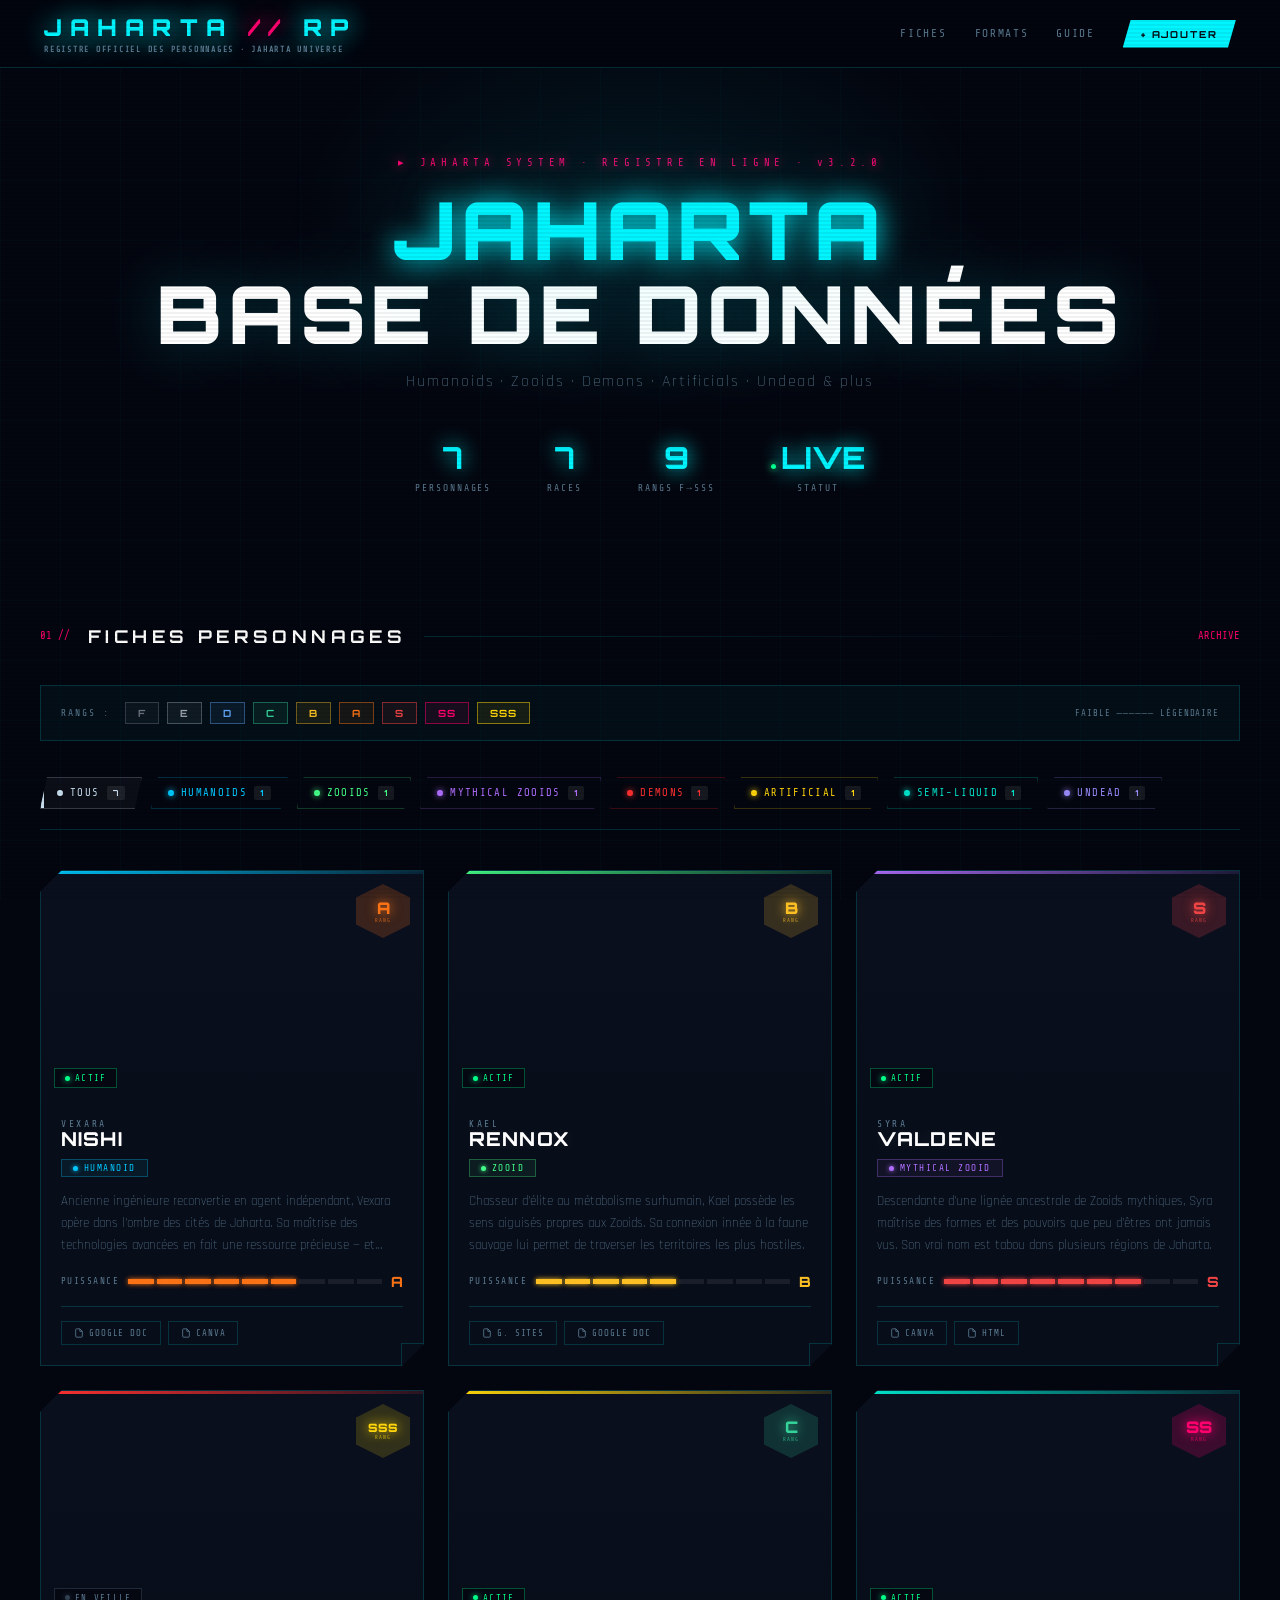
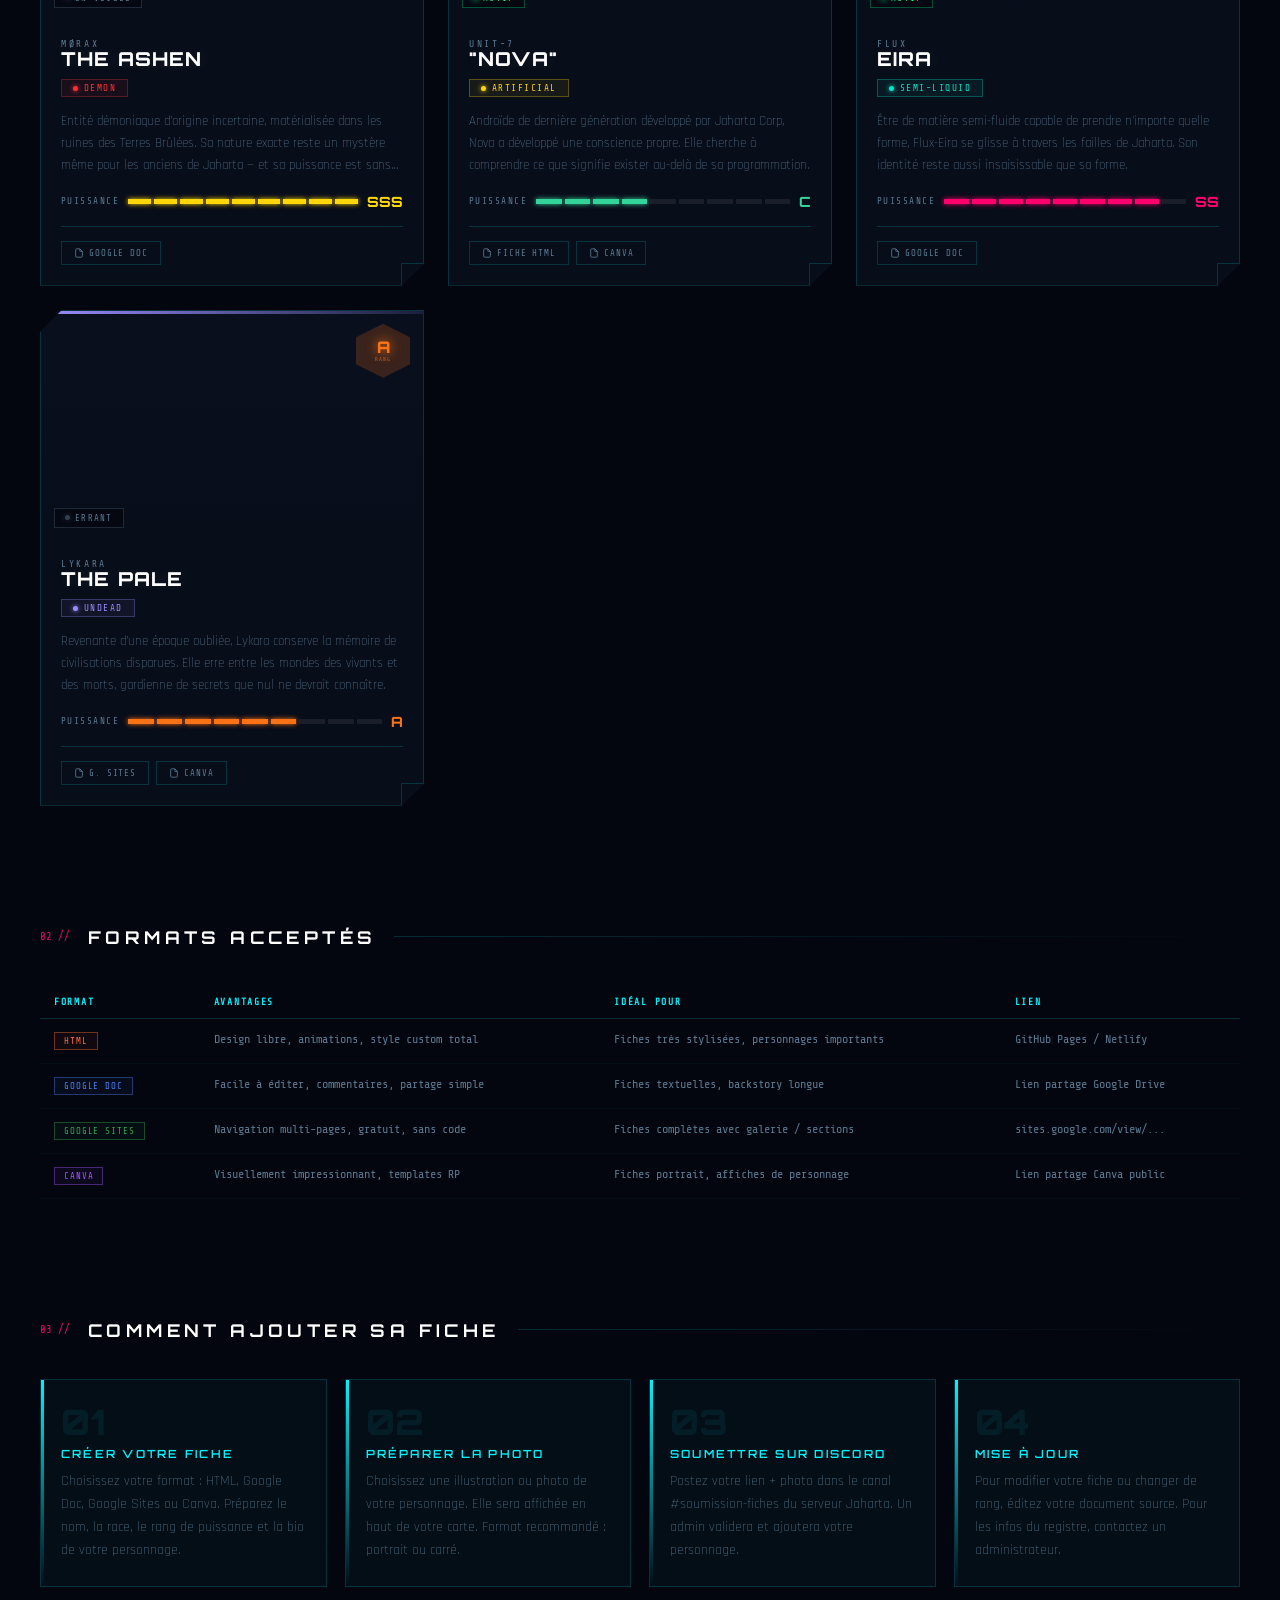
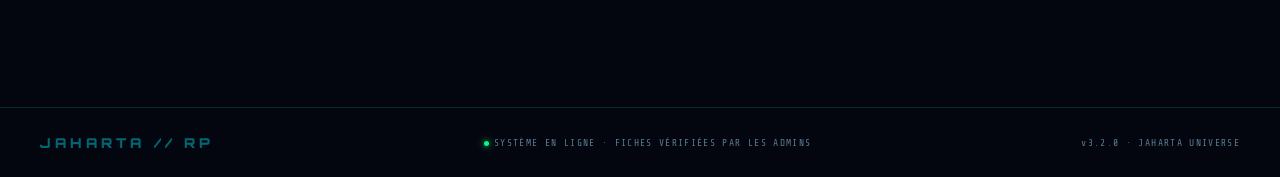
==== index.html @ 0a08c5f7 "Add files via upload" ====
<!DOCTYPE html>
<html lang="fr">
<head>
<meta charset="UTF-8">
<meta name="viewport" content="width=device-width, initial-scale=1.0">
<title>JAHARTA // Registre des Personnages</title>
<link href="https://fonts.googleapis.com/css2?family=Orbitron:wght@400;600;800;900&family=Share+Tech+Mono&family=Rajdhani:wght@300;400;500;600&display=swap" rel="stylesheet">
<style>
  :root {
    --cyan:      #00f5ff;
    --magenta:   #ff006e;
    --gold:      #ffd60a;
    --dark:      #04060f;
    --dark2:     #080d1a;
    --panel:     rgba(0,245,255,0.035);
    --border:    rgba(0,245,255,0.16);
    --text:      #c8e0f0;
    --muted:     #5a7a90;
    --r-humanoid:  #00c8ff;
    --r-zooid:     #44ff88;
    --r-mythzooid: #b06eff;
    --r-demon:     #ff3030;
    --r-artificial:#ffd60a;
    --r-semiliquid:#00e5cc;
    --r-undead:    #9a8cff;
    --rank-f:   #6b7280;
    --rank-e:   #9ca3af;
    --rank-d:   #60a5fa;
    --rank-c:   #34d399;
    --rank-b:   #fbbf24;
    --rank-a:   #f97316;
    --rank-s:   #ef4444;
    --rank-ss:  #ff006e;
    --rank-sss: #ffd60a;
  }
  *,*::before,*::after{box-sizing:border-box;margin:0;padding:0;}
  html{scroll-behavior:smooth;}
  body{background:var(--dark);color:var(--text);font-family:'Rajdhani',sans-serif;font-size:16px;min-height:100vh;overflow-x:hidden;cursor:crosshair;}
  body::before{content:'';position:fixed;inset:0;background:repeating-linear-gradient(0deg,transparent,transparent 2px,rgba(0,0,0,0.055) 2px,rgba(0,0,0,0.055) 4px);pointer-events:none;z-index:9999;}
  body::after{content:'';position:fixed;inset:0;background-image:linear-gradient(rgba(0,245,255,0.025) 1px,transparent 1px),linear-gradient(90deg,rgba(0,245,255,0.025) 1px,transparent 1px);background-size:60px 60px;pointer-events:none;z-index:0;}

  /* HEADER */
  header{position:sticky;top:0;z-index:100;padding:0 44px;height:68px;display:flex;align-items:center;justify-content:space-between;border-bottom:1px solid var(--border);background:rgba(4,6,15,0.96);backdrop-filter:blur(18px);}
  .logo{font-family:'Orbitron',sans-serif;font-weight:900;font-size:1.45rem;letter-spacing:0.35em;color:var(--cyan);text-shadow:0 0 24px var(--cyan),0 0 55px rgba(0,245,255,0.3);}
  .logo-slash{color:var(--magenta);text-shadow:0 0 20px var(--magenta);}
  .logo-sub{font-family:'Share Tech Mono',monospace;font-size:0.5rem;color:var(--muted);letter-spacing:0.22em;display:block;margin-top:3px;}
  nav{display:flex;gap:28px;align-items:center;}
  nav a{font-family:'Share Tech Mono',monospace;font-size:0.7rem;color:var(--muted);text-decoration:none;letter-spacing:0.15em;text-transform:uppercase;transition:color 0.2s;}
  nav a:hover{color:var(--cyan);text-shadow:0 0 12px var(--cyan);}
  .nav-btn{font-family:'Orbitron',sans-serif;font-size:0.6rem;font-weight:700;letter-spacing:0.2em;color:var(--dark)!important;background:var(--cyan);padding:8px 18px;clip-path:polygon(8px 0%,100% 0%,calc(100% - 8px) 100%,0% 100%);text-shadow:none!important;transition:background 0.2s,box-shadow 0.2s!important;}
  .nav-btn:hover{background:#fff!important;box-shadow:0 0 20px var(--cyan);}

  /* HERO */
  .hero{position:relative;z-index:1;text-align:center;padding:88px 40px 68px;overflow:hidden;}
  .hero-glow{position:absolute;top:-80px;left:50%;transform:translateX(-50%);width:720px;height:440px;background:radial-gradient(ellipse,rgba(0,245,255,0.08) 0%,transparent 70%);pointer-events:none;}
  .hero-tag{font-family:'Share Tech Mono',monospace;font-size:0.66rem;letter-spacing:0.45em;color:var(--magenta);text-shadow:0 0 12px var(--magenta);margin-bottom:18px;animation:blink 3.5s infinite;}
  @keyframes blink{0%,88%,100%{opacity:1}93%{opacity:0.2}}
  .hero h1{font-family:'Orbitron',sans-serif;font-weight:900;font-size:clamp(2.6rem,6.5vw,5rem);line-height:1.05;letter-spacing:0.06em;color:#fff;text-shadow:0 0 60px rgba(0,245,255,0.25);animation:glitch 9s infinite;}
  .hero h1 span{color:var(--cyan);text-shadow:0 0 28px var(--cyan),0 0 80px rgba(0,245,255,0.25);}
  @keyframes glitch{0%,91%,100%{text-shadow:0 0 60px rgba(0,245,255,0.25);transform:none}92%{text-shadow:-3px 0 var(--magenta),3px 0 var(--cyan);transform:skew(-1deg)}94%{text-shadow:3px 0 var(--magenta),-3px 0 var(--cyan);transform:skew(1deg)}}
  .hero-sub{font-size:1rem;color:var(--muted);letter-spacing:0.12em;margin-top:16px;margin-bottom:46px;font-weight:300;}
  .stats-bar{display:flex;justify-content:center;gap:56px;}
  .stat{text-align:center;}
  .stat-num{font-family:'Orbitron',sans-serif;font-size:1.9rem;font-weight:800;color:var(--cyan);text-shadow:0 0 20px var(--cyan);display:block;}
  .stat-label{font-family:'Share Tech Mono',monospace;font-size:0.6rem;color:var(--muted);letter-spacing:0.2em;text-transform:uppercase;}

  /* SECTIONS */
  section{position:relative;z-index:1;padding:60px 40px;max-width:1380px;margin:0 auto;}
  .section-header{display:flex;align-items:center;gap:18px;margin-bottom:38px;}
  .section-header h2{font-family:'Orbitron',sans-serif;font-weight:700;font-size:1.1rem;letter-spacing:0.25em;color:#fff;text-transform:uppercase;white-space:nowrap;}
  .section-line{flex:1;height:1px;background:linear-gradient(90deg,var(--border),transparent);}
  .section-num{font-family:'Share Tech Mono',monospace;font-size:0.66rem;color:var(--magenta);}

  /* RANK LEGEND */
  .rank-legend{display:flex;gap:8px;flex-wrap:wrap;margin-bottom:36px;padding:16px 20px;border:1px solid var(--border);background:var(--panel);align-items:center;}
  .rank-legend-title{font-family:'Share Tech Mono',monospace;font-size:0.6rem;color:var(--muted);letter-spacing:0.2em;text-transform:uppercase;margin-right:8px;flex-shrink:0;}
  .rank-pill{font-family:'Orbitron',sans-serif;font-weight:700;font-size:0.62rem;letter-spacing:0.1em;padding:4px 12px;border:1px solid;cursor:default;}
  .legend-note{font-family:'Share Tech Mono',monospace;font-size:0.56rem;color:var(--muted);margin-left:auto;letter-spacing:0.1em;}

  /* RACE FILTER */
  .race-filter{display:flex;gap:9px;flex-wrap:wrap;margin-bottom:40px;padding-bottom:20px;border-bottom:1px solid var(--border);}
  .race-btn{font-family:'Share Tech Mono',monospace;font-size:0.66rem;letter-spacing:0.13em;text-transform:uppercase;background:transparent;border:1px solid;padding:8px 16px;cursor:pointer;clip-path:polygon(7px 0%,100% 0%,calc(100% - 7px) 100%,0% 100%);display:flex;align-items:center;gap:7px;position:relative;overflow:hidden;transition:all 0.22s;}
  .race-btn::before{content:'';position:absolute;left:0;top:0;width:3px;height:100%;background:currentColor;opacity:0;transition:opacity 0.22s;}
  .race-btn:hover::before,.race-btn.active::before{opacity:1;}
  .race-dot{width:6px;height:6px;border-radius:50%;background:currentColor;box-shadow:0 0 6px currentColor;flex-shrink:0;}
  .race-count-badge{font-family:'Orbitron',sans-serif;font-size:0.52rem;font-weight:700;background:rgba(255,255,255,0.08);padding:2px 6px;border-radius:2px;}
  .race-btn[data-race="all"]        {color:var(--text);border-color:rgba(200,224,240,0.22);}
  .race-btn[data-race="humanoid"]   {color:var(--r-humanoid);border-color:rgba(0,200,255,0.22);}
  .race-btn[data-race="zooid"]      {color:var(--r-zooid);border-color:rgba(68,255,136,0.22);}
  .race-btn[data-race="mythzooid"]  {color:var(--r-mythzooid);border-color:rgba(176,110,255,0.22);}
  .race-btn[data-race="demon"]      {color:var(--r-demon);border-color:rgba(255,48,48,0.22);}
  .race-btn[data-race="artificial"] {color:var(--r-artificial);border-color:rgba(255,214,10,0.22);}
  .race-btn[data-race="semiliquid"] {color:var(--r-semiliquid);border-color:rgba(0,229,204,0.22);}
  .race-btn[data-race="undead"]     {color:var(--r-undead);border-color:rgba(154,140,255,0.22);}
  .race-btn.active,.race-btn:hover{background:rgba(255,255,255,0.035);box-shadow:0 0 12px rgba(255,255,255,0.04);}

  /* CARDS GRID */
  .cards-grid{display:grid;grid-template-columns:repeat(auto-fill,minmax(300px,1fr));gap:24px;}

  /* RP CARD */
  .rp-card{position:relative;background:var(--dark2);border:1px solid var(--border);overflow:hidden;clip-path:polygon(22px 0%,100% 0%,100% calc(100% - 22px),calc(100% - 22px) 100%,0% 100%,0% 22px);transition:border-color 0.3s,box-shadow 0.3s,transform 0.28s;cursor:default;display:flex;flex-direction:column;}
  .rp-card[data-race="humanoid"]:hover   {border-color:var(--r-humanoid);box-shadow:0 0 30px rgba(0,200,255,0.14),0 12px 40px rgba(0,0,0,0.5);transform:translateY(-6px);}
  .rp-card[data-race="zooid"]:hover      {border-color:var(--r-zooid);box-shadow:0 0 30px rgba(68,255,136,0.14),0 12px 40px rgba(0,0,0,0.5);transform:translateY(-6px);}
  .rp-card[data-race="mythzooid"]:hover  {border-color:var(--r-mythzooid);box-shadow:0 0 30px rgba(176,110,255,0.16),0 12px 40px rgba(0,0,0,0.5);transform:translateY(-6px);}
  .rp-card[data-race="demon"]:hover      {border-color:var(--r-demon);box-shadow:0 0 30px rgba(255,48,48,0.16),0 12px 40px rgba(0,0,0,0.5);transform:translateY(-6px);}
  .rp-card[data-race="artificial"]:hover {border-color:var(--r-artificial);box-shadow:0 0 30px rgba(255,214,10,0.14),0 12px 40px rgba(0,0,0,0.5);transform:translateY(-6px);}
  .rp-card[data-race="semiliquid"]:hover {border-color:var(--r-semiliquid);box-shadow:0 0 30px rgba(0,229,204,0.16),0 12px 40px rgba(0,0,0,0.5);transform:translateY(-6px);}
  .rp-card[data-race="undead"]:hover     {border-color:var(--r-undead);box-shadow:0 0 30px rgba(154,140,255,0.16),0 12px 40px rgba(0,0,0,0.5);transform:translateY(-6px);}

  /* PHOTO */
  .card-photo{position:relative;width:100%;height:230px;overflow:hidden;flex-shrink:0;background:#0a0f1e;}
  .card-photo img{width:100%;height:100%;object-fit:cover;object-position:top center;filter:saturate(1.1) contrast(1.05);transition:transform 0.5s,filter 0.4s;}
  .rp-card:hover .card-photo img{transform:scale(1.07);filter:saturate(1.3) contrast(1.08);}
  .card-photo-overlay{position:absolute;inset:0;background:linear-gradient(180deg,transparent 30%,rgba(8,13,26,0.65) 68%,var(--dark2) 100%);pointer-events:none;}
  .card-photo-placeholder{width:100%;height:100%;display:flex;align-items:center;justify-content:center;font-family:'Orbitron',sans-serif;font-size:2.8rem;font-weight:900;opacity:0.5;}
  .card-race-stripe{position:absolute;top:0;left:0;right:0;height:3px;z-index:2;}

  /* RANK BADGE */
  .rank-badge{position:absolute;top:13px;right:13px;z-index:3;font-family:'Orbitron',sans-serif;font-weight:900;width:54px;height:54px;display:flex;align-items:center;justify-content:center;flex-direction:column;gap:1px;clip-path:polygon(50% 0%,100% 25%,100% 75%,50% 100%,0% 75%,0% 25%);}
  .rank-badge-val{font-size:1rem;line-height:1;text-shadow:0 0 12px currentColor;}
  .rank-badge-val.small{font-size:0.72rem;}
  .rank-badge-label{font-family:'Share Tech Mono',monospace;font-size:0.34rem;letter-spacing:0.2em;opacity:0.7;font-weight:400;}
  .rank-SSS .rank-badge-val{animation:rankPulse 2.5s infinite;}
  @keyframes rankPulse{0%,100%{text-shadow:0 0 12px currentColor}50%{text-shadow:0 0 28px currentColor,0 0 50px currentColor}}

  /* STATUS */
  .card-status-float{position:absolute;bottom:13px;left:13px;z-index:3;font-family:'Share Tech Mono',monospace;font-size:0.56rem;letter-spacing:0.14em;text-transform:uppercase;color:#00ff88;display:flex;align-items:center;gap:5px;background:rgba(4,6,15,0.75);padding:4px 10px;border:1px solid rgba(0,255,136,0.3);backdrop-filter:blur(4px);}
  .card-status-float.inactive{color:var(--muted);border-color:rgba(90,122,144,0.3);}
  .sdot{width:5px;height:5px;border-radius:50%;background:currentColor;box-shadow:0 0 6px currentColor;flex-shrink:0;animation:sdotpulse 2s infinite;}
  .inactive .sdot{animation:none;opacity:0.5;}
  @keyframes sdotpulse{0%,100%{opacity:1}50%{opacity:0.3}}

  /* CARD BODY */
  .card-body{padding:18px 20px 20px;position:relative;z-index:1;flex:1;display:flex;flex-direction:column;}
  .card-firstname{font-family:'Share Tech Mono',monospace;font-size:0.6rem;letter-spacing:0.28em;color:var(--muted);text-transform:uppercase;margin-bottom:1px;}
  .card-lastname{font-family:'Orbitron',sans-serif;font-weight:800;font-size:1.2rem;color:#fff;letter-spacing:0.06em;line-height:1;text-shadow:0 0 18px rgba(255,255,255,0.12);margin-bottom:10px;white-space:nowrap;overflow:hidden;text-overflow:ellipsis;}
  .card-race-pill{display:inline-flex;align-items:center;gap:6px;font-family:'Share Tech Mono',monospace;font-size:0.58rem;letter-spacing:0.16em;text-transform:uppercase;padding:3px 11px;border:1px solid;margin-bottom:14px;width:fit-content;}
  .race-pip{width:5px;height:5px;border-radius:50%;background:currentColor;box-shadow:0 0 5px currentColor;flex-shrink:0;}
  .card-desc{font-size:0.83rem;color:var(--muted);line-height:1.65;font-weight:300;margin-bottom:16px;flex:1;display:-webkit-box;-webkit-line-clamp:3;-webkit-box-orient:vertical;overflow:hidden;}

  /* RANK ROW */
  .card-rank-row{display:flex;align-items:center;gap:9px;margin-bottom:16px;}
  .rank-label-txt{font-family:'Share Tech Mono',monospace;font-size:0.58rem;color:var(--muted);letter-spacing:0.16em;text-transform:uppercase;flex-shrink:0;}
  .rank-pips{display:flex;gap:3px;flex:1;}
  .rpip{height:5px;flex:1;background:rgba(255,255,255,0.07);}
  .rpip.on{box-shadow:0 0 5px currentColor;}
  .rank-val{font-family:'Orbitron',sans-serif;font-weight:800;font-size:0.88rem;flex-shrink:0;}

  /* LINKS */
  .card-links{display:flex;gap:7px;flex-wrap:wrap;border-top:1px solid var(--border);padding-top:14px;}
  .link-btn{font-family:'Share Tech Mono',monospace;font-size:0.56rem;letter-spacing:0.1em;text-transform:uppercase;color:var(--muted);text-decoration:none;border:1px solid var(--border);padding:6px 12px;transition:all 0.2s;display:flex;align-items:center;gap:5px;background:transparent;cursor:pointer;}
  .link-btn:hover{color:var(--cyan);border-color:var(--cyan);background:rgba(0,245,255,0.04);}
  .link-btn svg{width:10px;height:10px;flex-shrink:0;}
  .corner-deco{position:absolute;bottom:0;right:0;width:22px;height:22px;border-top:1px solid var(--border);border-left:1px solid var(--border);pointer-events:none;z-index:2;}

  /* NO RESULTS */
  .no-results{display:none;grid-column:1/-1;text-align:center;padding:80px 20px;font-family:'Share Tech Mono',monospace;color:var(--muted);letter-spacing:0.2em;font-size:0.8rem;}
  .no-results-icon{font-size:2rem;margin-bottom:12px;display:block;opacity:0.25;}

  /* HOWTO */
  .howto-grid{display:grid;grid-template-columns:repeat(auto-fit,minmax(220px,1fr));gap:18px;}
  .howto-card{background:var(--panel);border:1px solid var(--border);padding:24px 20px;position:relative;overflow:hidden;}
  .howto-card::after{content:'';position:absolute;top:0;left:0;width:3px;height:100%;background:linear-gradient(180deg,var(--cyan),transparent);}
  .howto-num{font-family:'Orbitron',sans-serif;font-size:2.2rem;font-weight:900;color:rgba(0,245,255,0.07);line-height:1;margin-bottom:8px;}
  .howto-title{font-family:'Orbitron',sans-serif;font-size:0.7rem;font-weight:600;letter-spacing:0.2em;color:var(--cyan);margin-bottom:9px;text-transform:uppercase;}
  .howto-text{font-size:0.85rem;color:var(--muted);line-height:1.7;font-weight:300;}

  /* FORMAT TABLE */
  .format-table{width:100%;border-collapse:collapse;font-family:'Share Tech Mono',monospace;font-size:0.75rem;}
  .format-table th{text-align:left;color:var(--cyan);letter-spacing:0.18em;font-size:0.6rem;text-transform:uppercase;padding:11px 14px;border-bottom:1px solid var(--border);}
  .format-table td{padding:13px 14px;color:var(--muted);border-bottom:1px solid rgba(0,245,255,0.04);vertical-align:top;}
  .format-table tr:hover td{background:rgba(0,245,255,0.02);color:var(--text);}
  .format-badge{display:inline-block;padding:3px 9px;font-size:0.56rem;letter-spacing:0.1em;text-transform:uppercase;border:1px solid;}
  .badge-html{color:#ff6b35;border-color:rgba(255,107,53,0.4);background:rgba(255,107,53,0.05);}
  .badge-gdoc{color:#4285f4;border-color:rgba(66,133,244,0.4);background:rgba(66,133,244,0.05);}
  .badge-gsite{color:#34a853;border-color:rgba(52,168,83,0.4);background:rgba(52,168,83,0.05);}
  .badge-canva{color:#a259ff;border-color:rgba(162,89,255,0.4);background:rgba(162,89,255,0.05);}

  /* MODAL */
  .modal-overlay{display:none;position:fixed;inset:0;background:rgba(4,6,15,0.93);z-index:1000;align-items:center;justify-content:center;backdrop-filter:blur(5px);}
  .modal-overlay.open{display:flex;}
  .modal{background:var(--dark2);border:1px solid var(--border);width:92%;max-width:580px;max-height:90vh;overflow-y:auto;position:relative;clip-path:polygon(24px 0%,100% 0%,100% calc(100% - 24px),calc(100% - 24px) 100%,0% 100%,0% 24px);animation:modalIn 0.28s ease;}
  @keyframes modalIn{from{opacity:0;transform:scale(0.96) translateY(10px)}to{opacity:1;transform:none}}
  .modal-accent{height:3px;background:linear-gradient(90deg,var(--cyan),var(--magenta));}
  .modal-inner{padding:30px;}
  .modal-title{font-family:'Orbitron',sans-serif;font-size:0.85rem;font-weight:700;letter-spacing:0.25em;color:var(--cyan);text-transform:uppercase;margin-bottom:24px;}
  .form-group{margin-bottom:16px;}
  .form-label{display:block;font-family:'Share Tech Mono',monospace;font-size:0.6rem;letter-spacing:0.2em;color:var(--muted);text-transform:uppercase;margin-bottom:6px;}
  .form-input,.form-select,.form-textarea{width:100%;background:rgba(0,245,255,0.03);border:1px solid var(--border);color:var(--text);font-family:'Rajdhani',sans-serif;font-size:0.92rem;padding:9px 13px;outline:none;transition:border-color 0.2s,box-shadow 0.2s;}
  .form-input:focus,.form-select:focus,.form-textarea:focus{border-color:var(--cyan);box-shadow:0 0 12px rgba(0,245,255,0.08);}
  .form-select option{background:var(--dark2);}
  .form-textarea{resize:vertical;min-height:75px;}
  .form-row{display:grid;grid-template-columns:1fr 1fr;gap:13px;}
  .btn-submit{width:100%;font-family:'Orbitron',sans-serif;font-size:0.7rem;font-weight:700;letter-spacing:0.25em;text-transform:uppercase;color:var(--dark);background:var(--cyan);border:none;padding:13px;cursor:pointer;margin-top:6px;clip-path:polygon(12px 0%,100% 0%,calc(100% - 12px) 100%,0% 100%);transition:background 0.2s,box-shadow 0.2s;}
  .btn-submit:hover{background:#fff;box-shadow:0 0 24px var(--cyan);}
  .modal-close{position:absolute;top:18px;right:18px;background:transparent;border:1px solid var(--border);color:var(--muted);width:30px;height:30px;cursor:pointer;display:flex;align-items:center;justify-content:center;font-size:0.9rem;transition:color 0.2s,border-color 0.2s;}
  .modal-close:hover{color:var(--magenta);border-color:var(--magenta);}
  .photo-drop{width:100%;height:110px;background:rgba(0,245,255,0.03);border:1px dashed var(--border);display:flex;align-items:center;justify-content:center;position:relative;cursor:pointer;transition:border-color 0.2s;overflow:hidden;}
  .photo-drop:hover{border-color:var(--cyan);}
  .photo-drop img.preview-img{position:absolute;inset:0;width:100%;height:100%;object-fit:cover;}
  .photo-drop input[type=file]{position:absolute;inset:0;opacity:0;cursor:pointer;}
  .photo-drop-txt{font-family:'Share Tech Mono',monospace;font-size:0.6rem;color:var(--muted);letter-spacing:0.15em;text-align:center;pointer-events:none;}

  /* FOOTER */
  footer{position:relative;z-index:1;border-top:1px solid var(--border);padding:26px 40px;display:flex;align-items:center;justify-content:space-between;margin-top:60px;}
  .footer-logo{font-family:'Orbitron',sans-serif;font-weight:900;font-size:0.85rem;letter-spacing:0.3em;color:var(--cyan);opacity:0.4;}
  .footer-text{font-family:'Share Tech Mono',monospace;font-size:0.6rem;color:var(--muted);letter-spacing:0.14em;}
  .hdot{width:5px;height:5px;border-radius:50%;background:#00ff88;box-shadow:0 0 7px #00ff88;display:inline-block;margin-right:5px;animation:sdotpulse 2s infinite;}

  ::-webkit-scrollbar{width:4px} ::-webkit-scrollbar-track{background:var(--dark)} ::-webkit-scrollbar-thumb{background:var(--border)} ::-webkit-scrollbar-thumb:hover{background:var(--cyan)}

  @media(max-width:768px){header{padding:0 18px}nav a:not(.nav-btn){display:none}.stats-bar{gap:22px}section{padding:36px 18px}.form-row{grid-template-columns:1fr}footer{flex-direction:column;gap:10px;text-align:center}.race-filter{gap:7px}}
</style>
</head>
<body>

<header>
  <div class="logo">JAHARTA <span class="logo-slash">//</span> RP<span class="logo-sub">REGISTRE OFFICIEL DES PERSONNAGES · JAHARTA UNIVERSE</span></div>
  <nav>
    <a href="#fiches">Fiches</a>
    <a href="#formats">Formats</a>
    <a href="#guide">Guide</a>
    <a href="#" class="nav-btn" onclick="openModal()">+ Ajouter</a>
  </nav>
</header>

<div class="hero">
  <div class="hero-glow"></div>
  <p class="hero-tag">▸ JAHARTA SYSTEM · REGISTRE EN LIGNE · v3.2.0</p>
  <h1><span>JAHARTA</span><br>BASE DE DONNÉES</h1>
  <p class="hero-sub">Humanoids · Zooids · Demons · Artificials · Undead &amp; plus</p>
  <div class="stats-bar">
    <div class="stat"><span class="stat-num" id="count-chars">0</span><span class="stat-label">Personnages</span></div>
    <div class="stat"><span class="stat-num">7</span><span class="stat-label">Races</span></div>
    <div class="stat"><span class="stat-num">9</span><span class="stat-label">Rangs F→SSS</span></div>
    <div class="stat"><span class="stat-num"><span class="hdot"></span>LIVE</span><span class="stat-label">Statut</span></div>
  </div>
</div>

<section id="fiches">
  <div class="section-header">
    <span class="section-num">01 //</span>
    <h2>Fiches Personnages</h2>
    <div class="section-line"></div>
    <span class="section-num">ARCHIVE</span>
  </div>

  <div class="rank-legend">
    <span class="rank-legend-title">Rangs :</span>
    <span class="rank-pill" style="color:var(--rank-f);border-color:rgba(107,114,128,0.4);background:rgba(107,114,128,0.08)">F</span>
    <span class="rank-pill" style="color:var(--rank-e);border-color:rgba(156,163,175,0.4);background:rgba(156,163,175,0.08)">E</span>
    <span class="rank-pill" style="color:var(--rank-d);border-color:rgba(96,165,250,0.4);background:rgba(96,165,250,0.08)">D</span>
    <span class="rank-pill" style="color:var(--rank-c);border-color:rgba(52,211,153,0.4);background:rgba(52,211,153,0.08)">C</span>
    <span class="rank-pill" style="color:var(--rank-b);border-color:rgba(251,191,36,0.4);background:rgba(251,191,36,0.08)">B</span>
    <span class="rank-pill" style="color:var(--rank-a);border-color:rgba(249,115,22,0.45);background:rgba(249,115,22,0.08)">A</span>
    <span class="rank-pill" style="color:var(--rank-s);border-color:rgba(239,68,68,0.5);background:rgba(239,68,68,0.08)">S</span>
    <span class="rank-pill" style="color:var(--rank-ss);border-color:rgba(255,0,110,0.5);background:rgba(255,0,110,0.08)">SS</span>
    <span class="rank-pill" style="color:var(--rank-sss);border-color:rgba(255,214,10,0.5);background:rgba(255,214,10,0.08)">SSS</span>
    <span class="legend-note">FAIBLE ────── LÉGENDAIRE</span>
  </div>

  <div class="race-filter">
    <button class="race-btn active" data-race="all" onclick="filterRace('all',this)"><span class="race-dot" style="background:var(--text);box-shadow:none"></span>Tous<span class="race-count-badge" id="cnt-all">0</span></button>
    <button class="race-btn" data-race="humanoid"   onclick="filterRace('humanoid',this)"><span class="race-dot"></span>Humanoids<span class="race-count-badge" id="cnt-humanoid">0</span></button>
    <button class="race-btn" data-race="zooid"      onclick="filterRace('zooid',this)"><span class="race-dot"></span>Zooids<span class="race-count-badge" id="cnt-zooid">0</span></button>
    <button class="race-btn" data-race="mythzooid"  onclick="filterRace('mythzooid',this)"><span class="race-dot"></span>Mythical Zooids<span class="race-count-badge" id="cnt-mythzooid">0</span></button>
    <button class="race-btn" data-race="demon"      onclick="filterRace('demon',this)"><span class="race-dot"></span>Demons<span class="race-count-badge" id="cnt-demon">0</span></button>
    <button class="race-btn" data-race="artificial" onclick="filterRace('artificial',this)"><span class="race-dot"></span>Artificial<span class="race-count-badge" id="cnt-artificial">0</span></button>
    <button class="race-btn" data-race="semiliquid" onclick="filterRace('semiliquid',this)"><span class="race-dot"></span>Semi-Liquid<span class="race-count-badge" id="cnt-semiliquid">0</span></button>
    <button class="race-btn" data-race="undead"     onclick="filterRace('undead',this)"><span class="race-dot"></span>Undead<span class="race-count-badge" id="cnt-undead">0</span></button>
  </div>

  <div class="cards-grid" id="cards-container">

    <!-- CARD TEMPLATE MACRO via JS below, cards are injected from data array -->
    <div class="no-results" id="no-results"><span class="no-results-icon">◈</span>Aucun personnage trouvé pour cette race.</div>
  </div>
</section>

<section id="formats">
  <div class="section-header"><span class="section-num">02 //</span><h2>Formats Acceptés</h2><div class="section-line"></div></div>
  <table class="format-table">
    <thead><tr><th>Format</th><th>Avantages</th><th>Idéal pour</th><th>Lien</th></tr></thead>
    <tbody>
      <tr><td><span class="format-badge badge-html">HTML</span></td><td>Design libre, animations, style custom total</td><td>Fiches très stylisées, personnages importants</td><td>GitHub Pages / Netlify</td></tr>
      <tr><td><span class="format-badge badge-gdoc">Google Doc</span></td><td>Facile à éditer, commentaires, partage simple</td><td>Fiches textuelles, backstory longue</td><td>Lien partage Google Drive</td></tr>
      <tr><td><span class="format-badge badge-gsite">Google Sites</span></td><td>Navigation multi-pages, gratuit, sans code</td><td>Fiches complètes avec galerie / sections</td><td>sites.google.com/view/...</td></tr>
      <tr><td><span class="format-badge badge-canva">Canva</span></td><td>Visuellement impressionnant, templates RP</td><td>Fiches portrait, affiches de personnage</td><td>Lien partage Canva public</td></tr>
    </tbody>
  </table>
</section>

<section id="guide">
  <div class="section-header"><span class="section-num">03 //</span><h2>Comment Ajouter sa Fiche</h2><div class="section-line"></div></div>
  <div class="howto-grid">
    <div class="howto-card"><div class="howto-num">01</div><div class="howto-title">Créer votre fiche</div><p class="howto-text">Choisissez votre format : HTML, Google Doc, Google Sites ou Canva. Préparez le nom, la race, le rang de puissance et la bio de votre personnage.</p></div>
    <div class="howto-card"><div class="howto-num">02</div><div class="howto-title">Préparer la photo</div><p class="howto-text">Choisissez une illustration ou photo de votre personnage. Elle sera affichée en haut de votre carte. Format recommandé : portrait ou carré.</p></div>
    <div class="howto-card"><div class="howto-num">03</div><div class="howto-title">Soumettre sur Discord</div><p class="howto-text">Postez votre lien + photo dans le canal #soumission-fiches du serveur Jaharta. Un admin validera et ajoutera votre personnage.</p></div>
    <div class="howto-card"><div class="howto-num">04</div><div class="howto-title">Mise à jour</div><p class="howto-text">Pour modifier votre fiche ou changer de rang, éditez votre document source. Pour les infos du registre, contactez un administrateur.</p></div>
  </div>
</section>

<!-- MODAL -->
<div class="modal-overlay" id="modal">
  <div class="modal">
    <div class="modal-accent"></div>
    <button class="modal-close" onclick="closeModal()">✕</button>
    <div class="modal-inner">
      <div class="modal-title">// Nouveau Personnage</div>
      <div class="form-row">
        <div class="form-group"><label class="form-label">Prénom *</label><input type="text" class="form-input" placeholder="Ex: Vexara" id="f-firstname"></div>
        <div class="form-group"><label class="form-label">Nom *</label><input type="text" class="form-input" placeholder="Ex: NISHI" id="f-lastname"></div>
      </div>
      <div class="form-row">
        <div class="form-group">
          <label class="form-label">Race *</label>
          <select class="form-select" id="f-race">
            <option value="">— Choisir —</option>
            <option value="humanoid">Humanoid</option>
            <option value="zooid">Zooid</option>
            <option value="mythzooid">Mythical Zooid</option>
            <option value="demon">Demon</option>
            <option value="artificial">Artificial</option>
            <option value="semiliquid">Semi-Liquid</option>
            <option value="undead">Undead</option>
          </select>
        </div>
        <div class="form-group">
          <label class="form-label">Rang de Puissance *</label>
          <select class="form-select" id="f-rank">
            <option value="">— Choisir —</option>
            <option value="F">F — Faible</option>
            <option value="E">E — Commun</option>
            <option value="D">D — Ordinaire</option>
            <option value="C">C — Élevé</option>
            <option value="B">B — Avancé</option>
            <option value="A">A — Élite</option>
            <option value="S">S — Héroïque</option>
            <option value="SS">SS — Légendaire</option>
            <option value="SSS">SSS — Mythique</option>
          </select>
        </div>
      </div>
      <div class="form-group">
        <label class="form-label">Photo du personnage</label>
        <div class="photo-drop" id="photo-drop" onclick="document.getElementById('f-photo-file').click()">
          <input type="file" id="f-photo-file" accept="image/*" onchange="handlePhotoFile(event)">
          <div class="photo-drop-txt" id="photo-drop-txt"><div style="font-size:1.4rem;margin-bottom:4px;opacity:0.35">⬆</div>Cliquer pour uploader · ou coller une URL ci-dessous</div>
        </div>
        <input type="url" class="form-input" placeholder="https://exemple.com/image.jpg" id="f-photo-url" style="margin-top:8px" oninput="previewUrl(this.value)">
      </div>
      <div class="form-group"><label class="form-label">Description courte *</label><textarea class="form-textarea" placeholder="2-3 phrases résumant votre personnage..." id="f-bio"></textarea></div>
      <div class="form-row">
        <div class="form-group"><label class="form-label">Lien de la fiche *</label><input type="url" class="form-input" placeholder="https://..." id="f-link"></div>
        <div class="form-group">
          <label class="form-label">Type</label>
          <select class="form-select" id="f-type">
            <option value="Google Doc">Google Doc</option>
            <option value="Google Sites">Google Sites</option>
            <option value="Canva">Canva</option>
            <option value="Fiche HTML">Fiche HTML</option>
          </select>
        </div>
      </div>
      <div class="form-group"><label class="form-label">Pseudo Discord *</label><input type="text" class="form-input" placeholder="Ex: username" id="f-discord"></div>
      <button class="btn-submit" onclick="submitCard()">▸ Soumettre pour validation</button>
    </div>
  </div>
</div>

<footer>
  <div class="footer-logo">JAHARTA // RP</div>
  <div class="footer-text"><span class="hdot"></span>SYSTÈME EN LIGNE · FICHES VÉRIFIÉES PAR LES ADMINS</div>
  <div class="footer-text">v3.2.0 · JAHARTA UNIVERSE</div>
</footer>

<script>
/* ───── CONFIG ───── */
const RACES = {
  humanoid:   { color:'#00c8ff', label:'Humanoid' },
  zooid:      { color:'#44ff88', label:'Zooid' },
  mythzooid:  { color:'#b06eff', label:'Mythical Zooid' },
  demon:      { color:'#ff3030', label:'Demon' },
  artificial: { color:'#ffd60a', label:'Artificial' },
  semiliquid: { color:'#00e5cc', label:'Semi-Liquid' },
  undead:     { color:'#9a8cff', label:'Undead' },
};

const RANKS = {
  F:   { color:'#6b7280', bg:'rgba(107,114,128,0.22)', level:1 },
  E:   { color:'#9ca3af', bg:'rgba(156,163,175,0.18)', level:2 },
  D:   { color:'#60a5fa', bg:'rgba(96,165,250,0.18)',  level:3 },
  C:   { color:'#34d399', bg:'rgba(52,211,153,0.18)',  level:4 },
  B:   { color:'#fbbf24', bg:'rgba(251,191,36,0.18)',  level:5 },
  A:   { color:'#f97316', bg:'rgba(249,115,22,0.2)',   level:6 },
  S:   { color:'#ef4444', bg:'rgba(239,68,68,0.2)',    level:7 },
  SS:  { color:'#ff006e', bg:'rgba(255,0,110,0.2)',    level:8 },
  SSS: { color:'#ffd60a', bg:'rgba(255,214,10,0.16)',  level:9 },
};

/* ───── SAMPLE DATA ───── */
const SAMPLE_CHARS = [
  { firstname:'Vexara', lastname:'NISHI',      race:'humanoid',   rank:'A',   status:'Actif',    photo:'https://api.dicebear.com/9.x/adventurer/svg?seed=VexaraNishi&backgroundColor=0a0f1e',     desc:"Ancienne ingénieure reconvertie en agent indépendant, Vexara opère dans l'ombre des cités de Jaharta. Sa maîtrise des technologies avancées en fait une ressource précieuse — et redoutable.", links:[{t:'Google Doc',h:'#'},{t:'Canva',h:'#'}] },
  { firstname:'Kael',   lastname:'RENNOX',     race:'zooid',      rank:'B',   status:'Actif',    photo:'https://api.dicebear.com/9.x/adventurer/svg?seed=KaelRennox&backgroundColor=051a0f',      desc:"Chasseur d'élite au métabolisme surhumain, Kael possède les sens aiguisés propres aux Zooids. Sa connexion innée à la faune sauvage lui permet de traverser les territoires les plus hostiles.", links:[{t:'G. Sites',h:'#'},{t:'Google Doc',h:'#'}] },
  { firstname:'Syra',   lastname:'VALDENE',    race:'mythzooid',  rank:'S',   status:'Actif',    photo:'https://api.dicebear.com/9.x/adventurer/svg?seed=SyraValdene&backgroundColor=0d0518',     desc:"Descendante d'une lignée ancestrale de Zooids mythiques, Syra maîtrise des formes et des pouvoirs que peu d'êtres ont jamais vus. Son vrai nom est tabou dans plusieurs régions de Jaharta.", links:[{t:'Canva',h:'#'},{t:'HTML',h:'#'}] },
  { firstname:'Mørax',  lastname:'THE ASHEN',  race:'demon',      rank:'SSS', status:'En veille',photo:'https://api.dicebear.com/9.x/adventurer/svg?seed=MoraxAshen&backgroundColor=1a0404',      desc:"Entité démoniaque d'origine incertaine, matérialisée dans les ruines des Terres Brûlées. Sa nature exacte reste un mystère même pour les anciens de Jaharta — et sa puissance est sans limite connue.", links:[{t:'Google Doc',h:'#'}] },
  { firstname:'Unit-7', lastname:'"NOVA"',     race:'artificial', rank:'C',   status:'Actif',    photo:'https://api.dicebear.com/9.x/adventurer/svg?seed=Unit7Nova&backgroundColor=1a1600',       desc:"Androïde de dernière génération développé par Jaharta Corp, Nova a développé une conscience propre. Elle cherche à comprendre ce que signifie exister au-delà de sa programmation.", links:[{t:'Fiche HTML',h:'#'},{t:'Canva',h:'#'}] },
  { firstname:'Flux',   lastname:'EIRA',       race:'semiliquid', rank:'SS',  status:'Actif',    photo:'https://api.dicebear.com/9.x/adventurer/svg?seed=FluxEira&backgroundColor=001a17',        desc:"Être de matière semi-fluide capable de prendre n'importe quelle forme, Flux-Eira se glisse à travers les failles de Jaharta. Son identité reste aussi insaisissable que sa forme.", links:[{t:'Google Doc',h:'#'}] },
  { firstname:'Lykara', lastname:'THE PALE',   race:'undead',     rank:'A',   status:'Errant',   photo:'https://api.dicebear.com/9.x/adventurer/svg?seed=LykaraThePale&backgroundColor=0d0a1a',   desc:"Revenante d'une époque oubliée, Lykara conserve la mémoire de civilisations disparues. Elle erre entre les mondes des vivants et des morts, gardienne de secrets que nul ne devrait connaître.", links:[{t:'G. Sites',h:'#'},{t:'Canva',h:'#'}] },
];

/* ───── BUILD PIPS ───── */
function buildPips(container, rank) {
  const rk = RANKS[rank];
  container.innerHTML = '';
  for (let i = 1; i <= 9; i++) {
    const pip = document.createElement('div');
    pip.className = 'rpip' + (i <= rk.level ? ' on' : '');
    if (i <= rk.level) { pip.style.background = rk.color; pip.style.color = rk.color; }
    container.appendChild(pip);
  }
}

/* ───── BUILD CARD ───── */
function buildCard(ch) {
  const rc = RACES[ch.race];
  const rk = RANKS[ch.rank];
  const isActive = ch.status === 'Actif';

  const card = document.createElement('div');
  card.className = 'rp-card';
  card.dataset.race = ch.race;

  // --- photo section ---
  const photo = document.createElement('div');
  photo.className = 'card-photo';

  const stripe = document.createElement('div');
  stripe.className = 'card-race-stripe';
  stripe.style.background = `linear-gradient(90deg,${rc.color},${rc.color}20)`;
  photo.appendChild(stripe);

  if (ch.photo) {
    const img = document.createElement('img');
    img.src = ch.photo;
    img.alt = `${ch.firstname} ${ch.lastname}`;
    img.onerror = function() { this.remove(); };
    photo.appendChild(img);
  } else {
    const ph = document.createElement('div');
    ph.className = 'card-photo-placeholder';
    ph.style.color = rc.color;
    ph.textContent = (ch.firstname[0]||'') + (ch.lastname[0]||'');
    photo.appendChild(ph);
  }

  const overlay = document.createElement('div');
  overlay.className = 'card-photo-overlay';
  photo.appendChild(overlay);

  // rank badge
  const badge = document.createElement('div');
  badge.className = 'rank-badge rank-' + ch.rank;
  badge.style.cssText = `background:${rk.bg};color:${rk.color};box-shadow:0 0 22px ${rk.color}60;`;
  const bval = document.createElement('div');
  bval.className = 'rank-badge-val' + (ch.rank === 'SSS' ? ' small' : '');
  bval.textContent = ch.rank;
  const blabel = document.createElement('div');
  blabel.className = 'rank-badge-label';
  blabel.textContent = 'RANG';
  badge.appendChild(bval);
  badge.appendChild(blabel);
  photo.appendChild(badge);

  // status
  const status = document.createElement('div');
  status.className = 'card-status-float' + (isActive ? '' : ' inactive');
  const sdot = document.createElement('span');
  sdot.className = 'sdot';
  status.appendChild(sdot);
  status.appendChild(document.createTextNode(ch.status));
  photo.appendChild(status);

  card.appendChild(photo);

  // --- body ---
  const body = document.createElement('div');
  body.className = 'card-body';

  const fn = document.createElement('div');
  fn.className = 'card-firstname';
  fn.textContent = ch.firstname;
  body.appendChild(fn);

  const ln = document.createElement('div');
  ln.className = 'card-lastname';
  ln.textContent = ch.lastname;
  body.appendChild(ln);

  const pill = document.createElement('div');
  pill.className = 'card-race-pill';
  pill.style.cssText = `color:${rc.color};border-color:${rc.color}4a;background:${rc.color}10;`;
  pill.innerHTML = `<span class="race-pip" style="background:${rc.color};box-shadow:0 0 5px ${rc.color}"></span>${rc.label}`;
  body.appendChild(pill);

  const desc = document.createElement('p');
  desc.className = 'card-desc';
  desc.textContent = ch.desc;
  body.appendChild(desc);

  // rank row
  const rankRow = document.createElement('div');
  rankRow.className = 'card-rank-row';
  const rlabel = document.createElement('span');
  rlabel.className = 'rank-label-txt';
  rlabel.textContent = 'Puissance';
  const pips = document.createElement('div');
  pips.className = 'rank-pips';
  buildPips(pips, ch.rank);
  const rval = document.createElement('span');
  rval.className = 'rank-val';
  rval.style.color = rk.color;
  if (ch.rank === 'SSS') rval.style.animation = 'rankPulse 2.5s infinite';
  rval.textContent = ch.rank;
  rankRow.appendChild(rlabel);
  rankRow.appendChild(pips);
  rankRow.appendChild(rval);
  body.appendChild(rankRow);

  // links
  const links = document.createElement('div');
  links.className = 'card-links';
  ch.links.forEach(l => {
    const a = document.createElement('a');
    a.className = 'link-btn';
    a.href = l.h;
    a.target = '_blank';
    a.innerHTML = `<svg viewBox="0 0 24 24" fill="none" stroke="currentColor" stroke-width="2"><path d="M14 2H6a2 2 0 0 0-2 2v16a2 2 0 0 0 2 2h12a2 2 0 0 0 2-2V8z"/><polyline points="14 2 14 8 20 8"/></svg>${l.t}`;
    links.appendChild(a);
  });
  body.appendChild(links);

  card.appendChild(body);

  const corner = document.createElement('div');
  corner.className = 'corner-deco';
  card.appendChild(corner);

  return card;
}

/* ───── INJECT SAMPLE CARDS ───── */
const container = document.getElementById('cards-container');
const noResults = document.getElementById('no-results');
SAMPLE_CHARS.forEach(ch => {
  container.insertBefore(buildCard(ch), noResults);
});

/* ───── COUNTS ───── */
function updateCounts() {
  const cards = container.querySelectorAll('.rp-card[data-race]');
  const totals = {};
  cards.forEach(c => { totals[c.dataset.race] = (totals[c.dataset.race]||0)+1; });
  let all = 0;
  Object.keys(totals).forEach(r => { const el=document.getElementById('cnt-'+r); if(el) el.textContent=totals[r]; all+=totals[r]; });
  document.getElementById('cnt-all').textContent = all;
  const el = document.getElementById('count-chars');
  let n=0; const iv=setInterval(()=>{ n++; el.textContent=n; if(n>=all) clearInterval(iv); },100);
}
updateCounts();

/* ───── FILTER ───── */
function filterRace(race, btn) {
  document.querySelectorAll('.race-btn').forEach(b=>b.classList.remove('active'));
  btn.classList.add('active');
  let vis=0;
  container.querySelectorAll('.rp-card[data-race]').forEach(c=>{
    const show = race==='all'||c.dataset.race===race;
    c.style.display=show?'':'none';
    if(show) vis++;
  });
  noResults.style.display=vis===0?'block':'none';
}

/* ───── MODAL ───── */
function openModal(){document.getElementById('modal').classList.add('open');document.body.style.overflow='hidden';}
function closeModal(){document.getElementById('modal').classList.remove('open');document.body.style.overflow='';}
document.getElementById('modal').addEventListener('click',e=>{if(e.target===e.currentTarget)closeModal();});

/* ───── PHOTO PREVIEW ───── */
let uploadedPhotoData = null;
function handlePhotoFile(e) {
  const file=e.target.files[0]; if(!file) return;
  const reader=new FileReader();
  reader.onload=ev=>{
    uploadedPhotoData=ev.target.result;
    showDropPreview(uploadedPhotoData);
    document.getElementById('f-photo-url').value='';
  };
  reader.readAsDataURL(file);
}
function previewUrl(url) {
  if(!url) { clearDropPreview(); uploadedPhotoData=null; return; }
  uploadedPhotoData=null;
  showDropPreview(url);
}
function showDropPreview(src) {
  const drop=document.getElementById('photo-drop');
  document.getElementById('photo-drop-txt').style.display='none';
  let img=drop.querySelector('img.preview-img');
  if(!img){img=document.createElement('img');img.className='preview-img';drop.appendChild(img);}
  img.src=src;
}
function clearDropPreview() {
  document.getElementById('photo-drop-txt').style.display='';
  const img=document.getElementById('photo-drop').querySelector('img.preview-img');
  if(img) img.remove();
}

/* ───── SUBMIT ───── */
function submitCard() {
  const firstname=document.getElementById('f-firstname').value.trim();
  const lastname=document.getElementById('f-lastname').value.trim();
  const race=document.getElementById('f-race').value;
  const rank=document.getElementById('f-rank').value;
  const bio=document.getElementById('f-bio').value.trim();
  const link=document.getElementById('f-link').value.trim();
  const ltype=document.getElementById('f-type').value;
  const discord=document.getElementById('f-discord').value.trim();
  const photoSrc=uploadedPhotoData||document.getElementById('f-photo-url').value.trim();

  if(!firstname||!lastname||!race||!rank||!bio||!link||!discord){alert('Veuillez remplir tous les champs obligatoires (*)');return;}

  const ch={firstname,lastname,race,rank,status:'En validation',photo:photoSrc,desc:bio,links:[{t:ltype,h:link}]};
  const card=buildCard(ch);
  container.insertBefore(card,noResults);

  // reset
  ['f-firstname','f-lastname','f-bio','f-link','f-discord','f-photo-url'].forEach(id=>document.getElementById(id).value='');
  document.getElementById('f-race').value='';
  document.getElementById('f-rank').value='';
  uploadedPhotoData=null;
  clearDropPreview();
  document.getElementById('f-photo-file').value='';

  closeModal();
  filterRace('all',document.querySelector('.race-btn[data-race="all"]'));
  updateCounts();
  card.scrollIntoView({behavior:'smooth',block:'center'});
}
</script>
</body>
</html>
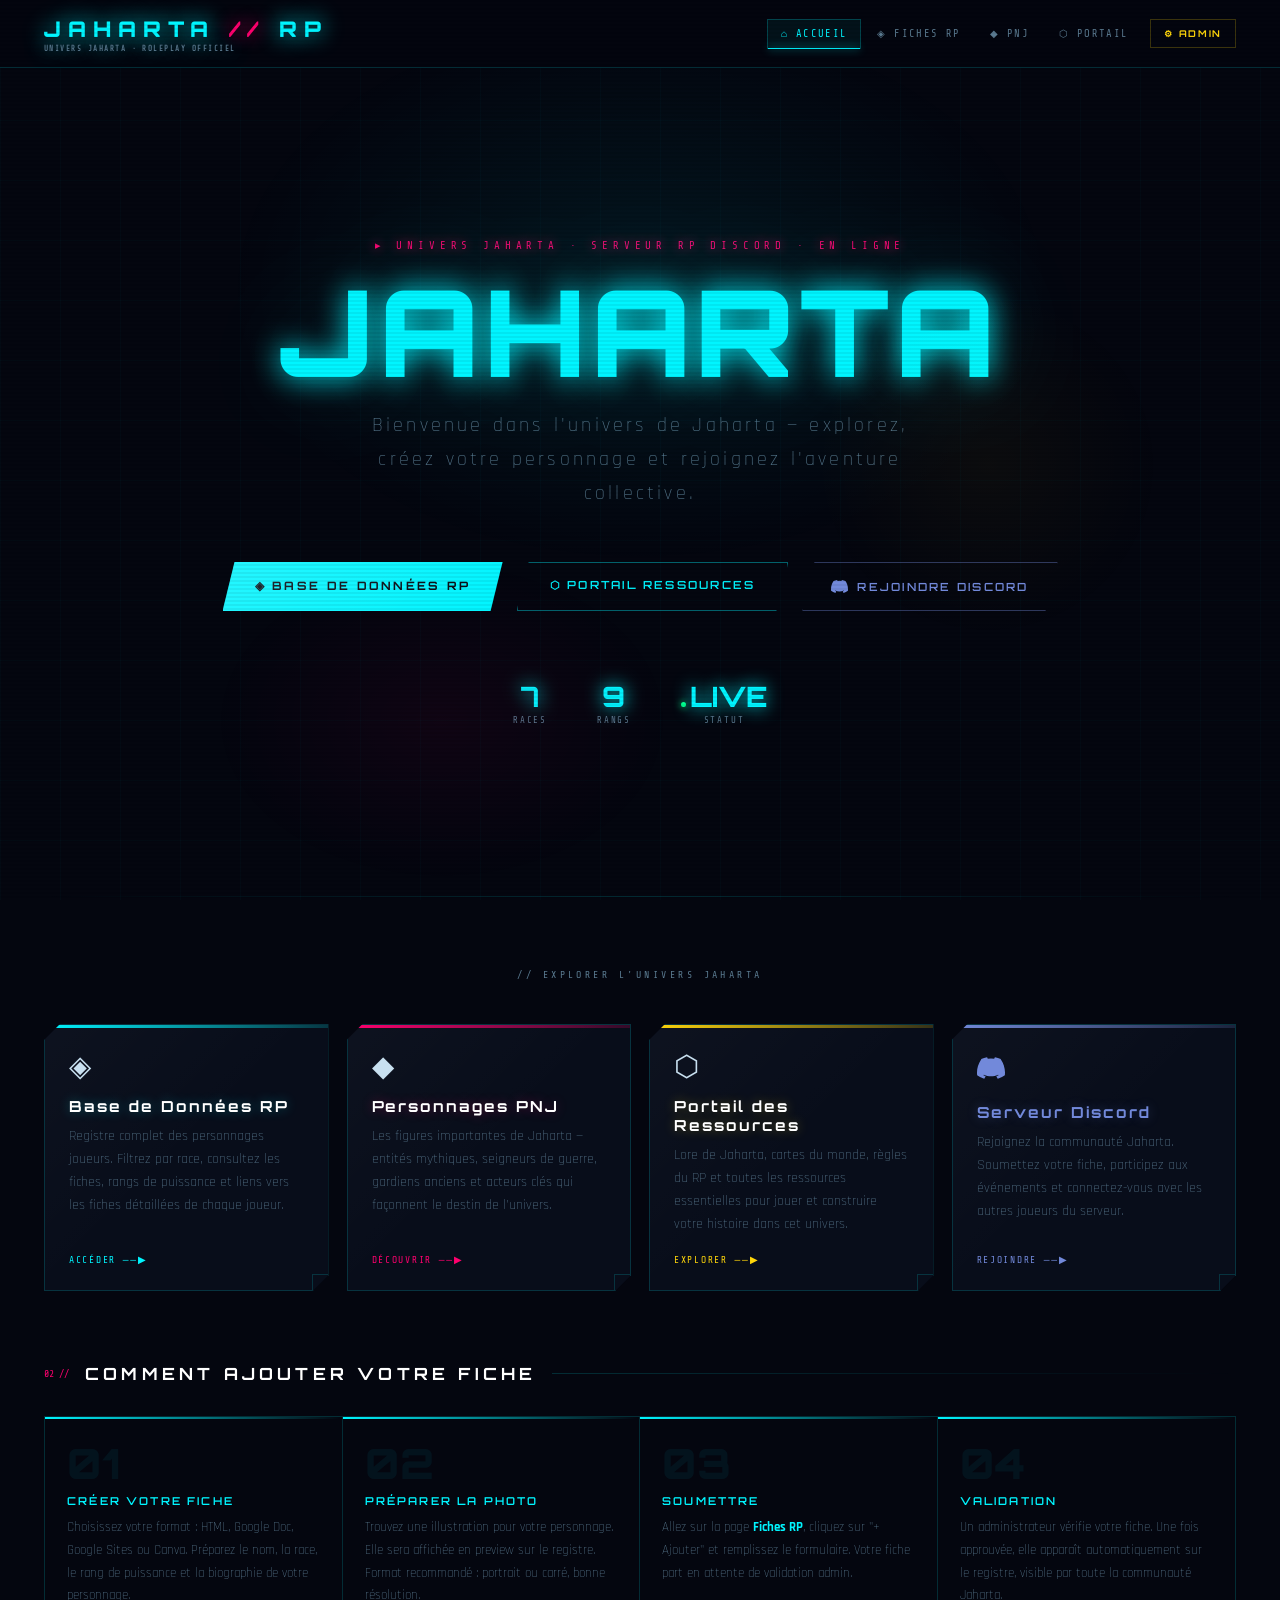
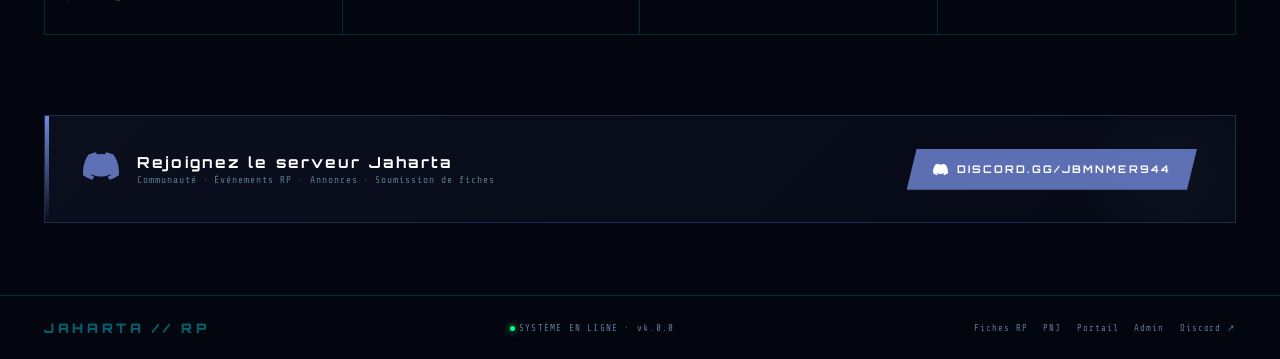
==== commit 02771f5a: "Add files via upload" ====
--- a/index.html
+++ b/index.html
@@ -1,652 +1,277 @@
 <!DOCTYPE html>
 <html lang="fr">
 <head>
-<meta charset="UTF-8">
-<meta name="viewport" content="width=device-width, initial-scale=1.0">
-<title>JAHARTA // Registre des Personnages</title>
+<meta charset="UTF-8"><meta name="viewport" content="width=device-width,initial-scale=1.0">
+<title>JAHARTA // Accueil</title>
 <link href="https://fonts.googleapis.com/css2?family=Orbitron:wght@400;600;800;900&family=Share+Tech+Mono&family=Rajdhani:wght@300;400;500;600&display=swap" rel="stylesheet">
 <style>
-  :root {
-    --cyan:      #00f5ff;
-    --magenta:   #ff006e;
-    --gold:      #ffd60a;
-    --dark:      #04060f;
-    --dark2:     #080d1a;
-    --panel:     rgba(0,245,255,0.035);
-    --border:    rgba(0,245,255,0.16);
-    --text:      #c8e0f0;
-    --muted:     #5a7a90;
-    --r-humanoid:  #00c8ff;
-    --r-zooid:     #44ff88;
-    --r-mythzooid: #b06eff;
-    --r-demon:     #ff3030;
-    --r-artificial:#ffd60a;
-    --r-semiliquid:#00e5cc;
-    --r-undead:    #9a8cff;
-    --rank-f:   #6b7280;
-    --rank-e:   #9ca3af;
-    --rank-d:   #60a5fa;
-    --rank-c:   #34d399;
-    --rank-b:   #fbbf24;
-    --rank-a:   #f97316;
-    --rank-s:   #ef4444;
-    --rank-ss:  #ff006e;
-    --rank-sss: #ffd60a;
-  }
-  *,*::before,*::after{box-sizing:border-box;margin:0;padding:0;}
-  html{scroll-behavior:smooth;}
-  body{background:var(--dark);color:var(--text);font-family:'Rajdhani',sans-serif;font-size:16px;min-height:100vh;overflow-x:hidden;cursor:crosshair;}
-  body::before{content:'';position:fixed;inset:0;background:repeating-linear-gradient(0deg,transparent,transparent 2px,rgba(0,0,0,0.055) 2px,rgba(0,0,0,0.055) 4px);pointer-events:none;z-index:9999;}
-  body::after{content:'';position:fixed;inset:0;background-image:linear-gradient(rgba(0,245,255,0.025) 1px,transparent 1px),linear-gradient(90deg,rgba(0,245,255,0.025) 1px,transparent 1px);background-size:60px 60px;pointer-events:none;z-index:0;}
-
-  /* HEADER */
-  header{position:sticky;top:0;z-index:100;padding:0 44px;height:68px;display:flex;align-items:center;justify-content:space-between;border-bottom:1px solid var(--border);background:rgba(4,6,15,0.96);backdrop-filter:blur(18px);}
-  .logo{font-family:'Orbitron',sans-serif;font-weight:900;font-size:1.45rem;letter-spacing:0.35em;color:var(--cyan);text-shadow:0 0 24px var(--cyan),0 0 55px rgba(0,245,255,0.3);}
-  .logo-slash{color:var(--magenta);text-shadow:0 0 20px var(--magenta);}
-  .logo-sub{font-family:'Share Tech Mono',monospace;font-size:0.5rem;color:var(--muted);letter-spacing:0.22em;display:block;margin-top:3px;}
-  nav{display:flex;gap:28px;align-items:center;}
-  nav a{font-family:'Share Tech Mono',monospace;font-size:0.7rem;color:var(--muted);text-decoration:none;letter-spacing:0.15em;text-transform:uppercase;transition:color 0.2s;}
-  nav a:hover{color:var(--cyan);text-shadow:0 0 12px var(--cyan);}
-  .nav-btn{font-family:'Orbitron',sans-serif;font-size:0.6rem;font-weight:700;letter-spacing:0.2em;color:var(--dark)!important;background:var(--cyan);padding:8px 18px;clip-path:polygon(8px 0%,100% 0%,calc(100% - 8px) 100%,0% 100%);text-shadow:none!important;transition:background 0.2s,box-shadow 0.2s!important;}
-  .nav-btn:hover{background:#fff!important;box-shadow:0 0 20px var(--cyan);}
-
-  /* HERO */
-  .hero{position:relative;z-index:1;text-align:center;padding:88px 40px 68px;overflow:hidden;}
-  .hero-glow{position:absolute;top:-80px;left:50%;transform:translateX(-50%);width:720px;height:440px;background:radial-gradient(ellipse,rgba(0,245,255,0.08) 0%,transparent 70%);pointer-events:none;}
-  .hero-tag{font-family:'Share Tech Mono',monospace;font-size:0.66rem;letter-spacing:0.45em;color:var(--magenta);text-shadow:0 0 12px var(--magenta);margin-bottom:18px;animation:blink 3.5s infinite;}
-  @keyframes blink{0%,88%,100%{opacity:1}93%{opacity:0.2}}
-  .hero h1{font-family:'Orbitron',sans-serif;font-weight:900;font-size:clamp(2.6rem,6.5vw,5rem);line-height:1.05;letter-spacing:0.06em;color:#fff;text-shadow:0 0 60px rgba(0,245,255,0.25);animation:glitch 9s infinite;}
-  .hero h1 span{color:var(--cyan);text-shadow:0 0 28px var(--cyan),0 0 80px rgba(0,245,255,0.25);}
-  @keyframes glitch{0%,91%,100%{text-shadow:0 0 60px rgba(0,245,255,0.25);transform:none}92%{text-shadow:-3px 0 var(--magenta),3px 0 var(--cyan);transform:skew(-1deg)}94%{text-shadow:3px 0 var(--magenta),-3px 0 var(--cyan);transform:skew(1deg)}}
-  .hero-sub{font-size:1rem;color:var(--muted);letter-spacing:0.12em;margin-top:16px;margin-bottom:46px;font-weight:300;}
-  .stats-bar{display:flex;justify-content:center;gap:56px;}
-  .stat{text-align:center;}
-  .stat-num{font-family:'Orbitron',sans-serif;font-size:1.9rem;font-weight:800;color:var(--cyan);text-shadow:0 0 20px var(--cyan);display:block;}
-  .stat-label{font-family:'Share Tech Mono',monospace;font-size:0.6rem;color:var(--muted);letter-spacing:0.2em;text-transform:uppercase;}
-
-  /* SECTIONS */
-  section{position:relative;z-index:1;padding:60px 40px;max-width:1380px;margin:0 auto;}
-  .section-header{display:flex;align-items:center;gap:18px;margin-bottom:38px;}
-  .section-header h2{font-family:'Orbitron',sans-serif;font-weight:700;font-size:1.1rem;letter-spacing:0.25em;color:#fff;text-transform:uppercase;white-space:nowrap;}
-  .section-line{flex:1;height:1px;background:linear-gradient(90deg,var(--border),transparent);}
-  .section-num{font-family:'Share Tech Mono',monospace;font-size:0.66rem;color:var(--magenta);}
-
-  /* RANK LEGEND */
-  .rank-legend{display:flex;gap:8px;flex-wrap:wrap;margin-bottom:36px;padding:16px 20px;border:1px solid var(--border);background:var(--panel);align-items:center;}
-  .rank-legend-title{font-family:'Share Tech Mono',monospace;font-size:0.6rem;color:var(--muted);letter-spacing:0.2em;text-transform:uppercase;margin-right:8px;flex-shrink:0;}
-  .rank-pill{font-family:'Orbitron',sans-serif;font-weight:700;font-size:0.62rem;letter-spacing:0.1em;padding:4px 12px;border:1px solid;cursor:default;}
-  .legend-note{font-family:'Share Tech Mono',monospace;font-size:0.56rem;color:var(--muted);margin-left:auto;letter-spacing:0.1em;}
-
-  /* RACE FILTER */
-  .race-filter{display:flex;gap:9px;flex-wrap:wrap;margin-bottom:40px;padding-bottom:20px;border-bottom:1px solid var(--border);}
-  .race-btn{font-family:'Share Tech Mono',monospace;font-size:0.66rem;letter-spacing:0.13em;text-transform:uppercase;background:transparent;border:1px solid;padding:8px 16px;cursor:pointer;clip-path:polygon(7px 0%,100% 0%,calc(100% - 7px) 100%,0% 100%);display:flex;align-items:center;gap:7px;position:relative;overflow:hidden;transition:all 0.22s;}
-  .race-btn::before{content:'';position:absolute;left:0;top:0;width:3px;height:100%;background:currentColor;opacity:0;transition:opacity 0.22s;}
-  .race-btn:hover::before,.race-btn.active::before{opacity:1;}
-  .race-dot{width:6px;height:6px;border-radius:50%;background:currentColor;box-shadow:0 0 6px currentColor;flex-shrink:0;}
-  .race-count-badge{font-family:'Orbitron',sans-serif;font-size:0.52rem;font-weight:700;background:rgba(255,255,255,0.08);padding:2px 6px;border-radius:2px;}
-  .race-btn[data-race="all"]        {color:var(--text);border-color:rgba(200,224,240,0.22);}
-  .race-btn[data-race="humanoid"]   {color:var(--r-humanoid);border-color:rgba(0,200,255,0.22);}
-  .race-btn[data-race="zooid"]      {color:var(--r-zooid);border-color:rgba(68,255,136,0.22);}
-  .race-btn[data-race="mythzooid"]  {color:var(--r-mythzooid);border-color:rgba(176,110,255,0.22);}
-  .race-btn[data-race="demon"]      {color:var(--r-demon);border-color:rgba(255,48,48,0.22);}
-  .race-btn[data-race="artificial"] {color:var(--r-artificial);border-color:rgba(255,214,10,0.22);}
-  .race-btn[data-race="semiliquid"] {color:var(--r-semiliquid);border-color:rgba(0,229,204,0.22);}
-  .race-btn[data-race="undead"]     {color:var(--r-undead);border-color:rgba(154,140,255,0.22);}
-  .race-btn.active,.race-btn:hover{background:rgba(255,255,255,0.035);box-shadow:0 0 12px rgba(255,255,255,0.04);}
-
-  /* CARDS GRID */
-  .cards-grid{display:grid;grid-template-columns:repeat(auto-fill,minmax(300px,1fr));gap:24px;}
-
-  /* RP CARD */
-  .rp-card{position:relative;background:var(--dark2);border:1px solid var(--border);overflow:hidden;clip-path:polygon(22px 0%,100% 0%,100% calc(100% - 22px),calc(100% - 22px) 100%,0% 100%,0% 22px);transition:border-color 0.3s,box-shadow 0.3s,transform 0.28s;cursor:default;display:flex;flex-direction:column;}
-  .rp-card[data-race="humanoid"]:hover   {border-color:var(--r-humanoid);box-shadow:0 0 30px rgba(0,200,255,0.14),0 12px 40px rgba(0,0,0,0.5);transform:translateY(-6px);}
-  .rp-card[data-race="zooid"]:hover      {border-color:var(--r-zooid);box-shadow:0 0 30px rgba(68,255,136,0.14),0 12px 40px rgba(0,0,0,0.5);transform:translateY(-6px);}
-  .rp-card[data-race="mythzooid"]:hover  {border-color:var(--r-mythzooid);box-shadow:0 0 30px rgba(176,110,255,0.16),0 12px 40px rgba(0,0,0,0.5);transform:translateY(-6px);}
-  .rp-card[data-race="demon"]:hover      {border-color:var(--r-demon);box-shadow:0 0 30px rgba(255,48,48,0.16),0 12px 40px rgba(0,0,0,0.5);transform:translateY(-6px);}
-  .rp-card[data-race="artificial"]:hover {border-color:var(--r-artificial);box-shadow:0 0 30px rgba(255,214,10,0.14),0 12px 40px rgba(0,0,0,0.5);transform:translateY(-6px);}
-  .rp-card[data-race="semiliquid"]:hover {border-color:var(--r-semiliquid);box-shadow:0 0 30px rgba(0,229,204,0.16),0 12px 40px rgba(0,0,0,0.5);transform:translateY(-6px);}
-  .rp-card[data-race="undead"]:hover     {border-color:var(--r-undead);box-shadow:0 0 30px rgba(154,140,255,0.16),0 12px 40px rgba(0,0,0,0.5);transform:translateY(-6px);}
-
-  /* PHOTO */
-  .card-photo{position:relative;width:100%;height:230px;overflow:hidden;flex-shrink:0;background:#0a0f1e;}
-  .card-photo img{width:100%;height:100%;object-fit:cover;object-position:top center;filter:saturate(1.1) contrast(1.05);transition:transform 0.5s,filter 0.4s;}
-  .rp-card:hover .card-photo img{transform:scale(1.07);filter:saturate(1.3) contrast(1.08);}
-  .card-photo-overlay{position:absolute;inset:0;background:linear-gradient(180deg,transparent 30%,rgba(8,13,26,0.65) 68%,var(--dark2) 100%);pointer-events:none;}
-  .card-photo-placeholder{width:100%;height:100%;display:flex;align-items:center;justify-content:center;font-family:'Orbitron',sans-serif;font-size:2.8rem;font-weight:900;opacity:0.5;}
-  .card-race-stripe{position:absolute;top:0;left:0;right:0;height:3px;z-index:2;}
-
-  /* RANK BADGE */
-  .rank-badge{position:absolute;top:13px;right:13px;z-index:3;font-family:'Orbitron',sans-serif;font-weight:900;width:54px;height:54px;display:flex;align-items:center;justify-content:center;flex-direction:column;gap:1px;clip-path:polygon(50% 0%,100% 25%,100% 75%,50% 100%,0% 75%,0% 25%);}
-  .rank-badge-val{font-size:1rem;line-height:1;text-shadow:0 0 12px currentColor;}
-  .rank-badge-val.small{font-size:0.72rem;}
-  .rank-badge-label{font-family:'Share Tech Mono',monospace;font-size:0.34rem;letter-spacing:0.2em;opacity:0.7;font-weight:400;}
-  .rank-SSS .rank-badge-val{animation:rankPulse 2.5s infinite;}
-  @keyframes rankPulse{0%,100%{text-shadow:0 0 12px currentColor}50%{text-shadow:0 0 28px currentColor,0 0 50px currentColor}}
-
-  /* STATUS */
-  .card-status-float{position:absolute;bottom:13px;left:13px;z-index:3;font-family:'Share Tech Mono',monospace;font-size:0.56rem;letter-spacing:0.14em;text-transform:uppercase;color:#00ff88;display:flex;align-items:center;gap:5px;background:rgba(4,6,15,0.75);padding:4px 10px;border:1px solid rgba(0,255,136,0.3);backdrop-filter:blur(4px);}
-  .card-status-float.inactive{color:var(--muted);border-color:rgba(90,122,144,0.3);}
-  .sdot{width:5px;height:5px;border-radius:50%;background:currentColor;box-shadow:0 0 6px currentColor;flex-shrink:0;animation:sdotpulse 2s infinite;}
-  .inactive .sdot{animation:none;opacity:0.5;}
-  @keyframes sdotpulse{0%,100%{opacity:1}50%{opacity:0.3}}
-
-  /* CARD BODY */
-  .card-body{padding:18px 20px 20px;position:relative;z-index:1;flex:1;display:flex;flex-direction:column;}
-  .card-firstname{font-family:'Share Tech Mono',monospace;font-size:0.6rem;letter-spacing:0.28em;color:var(--muted);text-transform:uppercase;margin-bottom:1px;}
-  .card-lastname{font-family:'Orbitron',sans-serif;font-weight:800;font-size:1.2rem;color:#fff;letter-spacing:0.06em;line-height:1;text-shadow:0 0 18px rgba(255,255,255,0.12);margin-bottom:10px;white-space:nowrap;overflow:hidden;text-overflow:ellipsis;}
-  .card-race-pill{display:inline-flex;align-items:center;gap:6px;font-family:'Share Tech Mono',monospace;font-size:0.58rem;letter-spacing:0.16em;text-transform:uppercase;padding:3px 11px;border:1px solid;margin-bottom:14px;width:fit-content;}
-  .race-pip{width:5px;height:5px;border-radius:50%;background:currentColor;box-shadow:0 0 5px currentColor;flex-shrink:0;}
-  .card-desc{font-size:0.83rem;color:var(--muted);line-height:1.65;font-weight:300;margin-bottom:16px;flex:1;display:-webkit-box;-webkit-line-clamp:3;-webkit-box-orient:vertical;overflow:hidden;}
-
-  /* RANK ROW */
-  .card-rank-row{display:flex;align-items:center;gap:9px;margin-bottom:16px;}
-  .rank-label-txt{font-family:'Share Tech Mono',monospace;font-size:0.58rem;color:var(--muted);letter-spacing:0.16em;text-transform:uppercase;flex-shrink:0;}
-  .rank-pips{display:flex;gap:3px;flex:1;}
-  .rpip{height:5px;flex:1;background:rgba(255,255,255,0.07);}
-  .rpip.on{box-shadow:0 0 5px currentColor;}
-  .rank-val{font-family:'Orbitron',sans-serif;font-weight:800;font-size:0.88rem;flex-shrink:0;}
-
-  /* LINKS */
-  .card-links{display:flex;gap:7px;flex-wrap:wrap;border-top:1px solid var(--border);padding-top:14px;}
-  .link-btn{font-family:'Share Tech Mono',monospace;font-size:0.56rem;letter-spacing:0.1em;text-transform:uppercase;color:var(--muted);text-decoration:none;border:1px solid var(--border);padding:6px 12px;transition:all 0.2s;display:flex;align-items:center;gap:5px;background:transparent;cursor:pointer;}
-  .link-btn:hover{color:var(--cyan);border-color:var(--cyan);background:rgba(0,245,255,0.04);}
-  .link-btn svg{width:10px;height:10px;flex-shrink:0;}
-  .corner-deco{position:absolute;bottom:0;right:0;width:22px;height:22px;border-top:1px solid var(--border);border-left:1px solid var(--border);pointer-events:none;z-index:2;}
-
-  /* NO RESULTS */
-  .no-results{display:none;grid-column:1/-1;text-align:center;padding:80px 20px;font-family:'Share Tech Mono',monospace;color:var(--muted);letter-spacing:0.2em;font-size:0.8rem;}
-  .no-results-icon{font-size:2rem;margin-bottom:12px;display:block;opacity:0.25;}
-
-  /* HOWTO */
-  .howto-grid{display:grid;grid-template-columns:repeat(auto-fit,minmax(220px,1fr));gap:18px;}
-  .howto-card{background:var(--panel);border:1px solid var(--border);padding:24px 20px;position:relative;overflow:hidden;}
-  .howto-card::after{content:'';position:absolute;top:0;left:0;width:3px;height:100%;background:linear-gradient(180deg,var(--cyan),transparent);}
-  .howto-num{font-family:'Orbitron',sans-serif;font-size:2.2rem;font-weight:900;color:rgba(0,245,255,0.07);line-height:1;margin-bottom:8px;}
-  .howto-title{font-family:'Orbitron',sans-serif;font-size:0.7rem;font-weight:600;letter-spacing:0.2em;color:var(--cyan);margin-bottom:9px;text-transform:uppercase;}
-  .howto-text{font-size:0.85rem;color:var(--muted);line-height:1.7;font-weight:300;}
-
-  /* FORMAT TABLE */
-  .format-table{width:100%;border-collapse:collapse;font-family:'Share Tech Mono',monospace;font-size:0.75rem;}
-  .format-table th{text-align:left;color:var(--cyan);letter-spacing:0.18em;font-size:0.6rem;text-transform:uppercase;padding:11px 14px;border-bottom:1px solid var(--border);}
-  .format-table td{padding:13px 14px;color:var(--muted);border-bottom:1px solid rgba(0,245,255,0.04);vertical-align:top;}
-  .format-table tr:hover td{background:rgba(0,245,255,0.02);color:var(--text);}
-  .format-badge{display:inline-block;padding:3px 9px;font-size:0.56rem;letter-spacing:0.1em;text-transform:uppercase;border:1px solid;}
-  .badge-html{color:#ff6b35;border-color:rgba(255,107,53,0.4);background:rgba(255,107,53,0.05);}
-  .badge-gdoc{color:#4285f4;border-color:rgba(66,133,244,0.4);background:rgba(66,133,244,0.05);}
-  .badge-gsite{color:#34a853;border-color:rgba(52,168,83,0.4);background:rgba(52,168,83,0.05);}
-  .badge-canva{color:#a259ff;border-color:rgba(162,89,255,0.4);background:rgba(162,89,255,0.05);}
-
-  /* MODAL */
-  .modal-overlay{display:none;position:fixed;inset:0;background:rgba(4,6,15,0.93);z-index:1000;align-items:center;justify-content:center;backdrop-filter:blur(5px);}
-  .modal-overlay.open{display:flex;}
-  .modal{background:var(--dark2);border:1px solid var(--border);width:92%;max-width:580px;max-height:90vh;overflow-y:auto;position:relative;clip-path:polygon(24px 0%,100% 0%,100% calc(100% - 24px),calc(100% - 24px) 100%,0% 100%,0% 24px);animation:modalIn 0.28s ease;}
-  @keyframes modalIn{from{opacity:0;transform:scale(0.96) translateY(10px)}to{opacity:1;transform:none}}
-  .modal-accent{height:3px;background:linear-gradient(90deg,var(--cyan),var(--magenta));}
-  .modal-inner{padding:30px;}
-  .modal-title{font-family:'Orbitron',sans-serif;font-size:0.85rem;font-weight:700;letter-spacing:0.25em;color:var(--cyan);text-transform:uppercase;margin-bottom:24px;}
-  .form-group{margin-bottom:16px;}
-  .form-label{display:block;font-family:'Share Tech Mono',monospace;font-size:0.6rem;letter-spacing:0.2em;color:var(--muted);text-transform:uppercase;margin-bottom:6px;}
-  .form-input,.form-select,.form-textarea{width:100%;background:rgba(0,245,255,0.03);border:1px solid var(--border);color:var(--text);font-family:'Rajdhani',sans-serif;font-size:0.92rem;padding:9px 13px;outline:none;transition:border-color 0.2s,box-shadow 0.2s;}
-  .form-input:focus,.form-select:focus,.form-textarea:focus{border-color:var(--cyan);box-shadow:0 0 12px rgba(0,245,255,0.08);}
-  .form-select option{background:var(--dark2);}
-  .form-textarea{resize:vertical;min-height:75px;}
-  .form-row{display:grid;grid-template-columns:1fr 1fr;gap:13px;}
-  .btn-submit{width:100%;font-family:'Orbitron',sans-serif;font-size:0.7rem;font-weight:700;letter-spacing:0.25em;text-transform:uppercase;color:var(--dark);background:var(--cyan);border:none;padding:13px;cursor:pointer;margin-top:6px;clip-path:polygon(12px 0%,100% 0%,calc(100% - 12px) 100%,0% 100%);transition:background 0.2s,box-shadow 0.2s;}
-  .btn-submit:hover{background:#fff;box-shadow:0 0 24px var(--cyan);}
-  .modal-close{position:absolute;top:18px;right:18px;background:transparent;border:1px solid var(--border);color:var(--muted);width:30px;height:30px;cursor:pointer;display:flex;align-items:center;justify-content:center;font-size:0.9rem;transition:color 0.2s,border-color 0.2s;}
-  .modal-close:hover{color:var(--magenta);border-color:var(--magenta);}
-  .photo-drop{width:100%;height:110px;background:rgba(0,245,255,0.03);border:1px dashed var(--border);display:flex;align-items:center;justify-content:center;position:relative;cursor:pointer;transition:border-color 0.2s;overflow:hidden;}
-  .photo-drop:hover{border-color:var(--cyan);}
-  .photo-drop img.preview-img{position:absolute;inset:0;width:100%;height:100%;object-fit:cover;}
-  .photo-drop input[type=file]{position:absolute;inset:0;opacity:0;cursor:pointer;}
-  .photo-drop-txt{font-family:'Share Tech Mono',monospace;font-size:0.6rem;color:var(--muted);letter-spacing:0.15em;text-align:center;pointer-events:none;}
-
-  /* FOOTER */
-  footer{position:relative;z-index:1;border-top:1px solid var(--border);padding:26px 40px;display:flex;align-items:center;justify-content:space-between;margin-top:60px;}
-  .footer-logo{font-family:'Orbitron',sans-serif;font-weight:900;font-size:0.85rem;letter-spacing:0.3em;color:var(--cyan);opacity:0.4;}
-  .footer-text{font-family:'Share Tech Mono',monospace;font-size:0.6rem;color:var(--muted);letter-spacing:0.14em;}
-  .hdot{width:5px;height:5px;border-radius:50%;background:#00ff88;box-shadow:0 0 7px #00ff88;display:inline-block;margin-right:5px;animation:sdotpulse 2s infinite;}
-
-  ::-webkit-scrollbar{width:4px} ::-webkit-scrollbar-track{background:var(--dark)} ::-webkit-scrollbar-thumb{background:var(--border)} ::-webkit-scrollbar-thumb:hover{background:var(--cyan)}
-
-  @media(max-width:768px){header{padding:0 18px}nav a:not(.nav-btn){display:none}.stats-bar{gap:22px}section{padding:36px 18px}.form-row{grid-template-columns:1fr}footer{flex-direction:column;gap:10px;text-align:center}.race-filter{gap:7px}}
+:root{--cyan:#00f5ff;--magenta:#ff006e;--gold:#ffd60a;--dark:#04060f;--dark2:#080d1a;--panel:rgba(0,245,255,0.035);--border:rgba(0,245,255,0.16);--text:#c8e0f0;--muted:#5a7a90;}
+*,*::before,*::after{box-sizing:border-box;margin:0;padding:0;}html{scroll-behavior:smooth;}
+body{background:var(--dark);color:var(--text);font-family:'Rajdhani',sans-serif;font-size:16px;min-height:100vh;overflow-x:hidden;cursor:crosshair;}
+body::before{content:'';position:fixed;inset:0;background:repeating-linear-gradient(0deg,transparent,transparent 2px,rgba(0,0,0,0.055) 2px,rgba(0,0,0,0.055) 4px);pointer-events:none;z-index:9999;}
+body::after{content:'';position:fixed;inset:0;background-image:linear-gradient(rgba(0,245,255,0.025) 1px,transparent 1px),linear-gradient(90deg,rgba(0,245,255,0.025) 1px,transparent 1px);background-size:60px 60px;pointer-events:none;z-index:0;}
+header{position:sticky;top:0;z-index:100;padding:0 44px;height:68px;display:flex;align-items:center;justify-content:space-between;border-bottom:1px solid var(--border);background:rgba(4,6,15,0.96);backdrop-filter:blur(18px);}
+.logo{font-family:'Orbitron',sans-serif;font-weight:900;font-size:1.35rem;letter-spacing:0.32em;color:var(--cyan);text-shadow:0 0 22px var(--cyan);text-decoration:none;}
+.logo-slash{color:var(--magenta);text-shadow:0 0 18px var(--magenta);}
+.logo-sub{font-family:'Share Tech Mono',monospace;font-size:0.46rem;color:var(--muted);letter-spacing:0.2em;display:block;margin-top:2px;}
+nav{display:flex;gap:2px;align-items:center;}
+nav a{font-family:'Share Tech Mono',monospace;font-size:0.65rem;color:var(--muted);text-decoration:none;letter-spacing:0.13em;text-transform:uppercase;padding:8px 13px;border:1px solid transparent;transition:all 0.2s;position:relative;}
+nav a:hover{color:var(--cyan);border-color:rgba(0,245,255,0.2);background:rgba(0,245,255,0.03);}
+nav a.active{color:var(--cyan);border-color:rgba(0,245,255,0.22);background:rgba(0,245,255,0.05);}
+nav a.active::after{content:'';position:absolute;bottom:-1px;left:0;right:0;height:1px;background:var(--cyan);box-shadow:0 0 8px var(--cyan);}
+.nav-admin{color:var(--gold)!important;border-color:rgba(255,214,10,0.22)!important;font-family:'Orbitron',sans-serif!important;font-weight:700!important;font-size:0.58rem!important;letter-spacing:0.18em!important;margin-left:6px;}
+.nav-admin:hover{border-color:var(--gold)!important;background:rgba(255,214,10,0.05)!important;}
+
+/* HERO */
+.hero{position:relative;z-index:1;min-height:92vh;display:flex;flex-direction:column;align-items:center;justify-content:center;text-align:center;padding:60px 40px;overflow:hidden;}
+.hglow-a{position:absolute;top:-80px;left:50%;transform:translateX(-50%);width:900px;height:600px;background:radial-gradient(ellipse,rgba(0,245,255,0.07) 0%,transparent 65%);pointer-events:none;}
+.hglow-b{position:absolute;bottom:0;left:15%;width:500px;height:350px;background:radial-gradient(ellipse,rgba(255,0,110,0.05) 0%,transparent 65%);pointer-events:none;}
+.hglow-c{position:absolute;top:25%;right:8%;width:380px;height:380px;background:radial-gradient(ellipse,rgba(255,214,10,0.035) 0%,transparent 65%);pointer-events:none;}
+.particles{position:absolute;inset:0;overflow:hidden;pointer-events:none;}
+.particle{position:absolute;width:2px;height:2px;border-radius:50%;opacity:0;animation:floatP linear infinite;}
+@keyframes floatP{0%{transform:translateY(100vh) translateX(0);opacity:0}10%{opacity:.55}90%{opacity:.55}100%{transform:translateY(-20px) translateX(var(--dx,0));opacity:0}}
+
+.eyebrow{font-family:'Share Tech Mono',monospace;font-size:0.67rem;letter-spacing:0.45em;color:var(--magenta);text-shadow:0 0 12px var(--magenta);margin-bottom:22px;animation:blink 4s infinite;}
+@keyframes blink{0%,85%,100%{opacity:1}92%{opacity:.1}}
+.hero-title{font-family:'Orbitron',sans-serif;font-weight:900;font-size:clamp(4rem,10vw,7.5rem);line-height:.95;letter-spacing:.04em;color:#fff;animation:glitch 10s infinite;}
+.hero-title .c{color:var(--cyan);text-shadow:0 0 30px var(--cyan),0 0 100px rgba(0,245,255,0.2);}
+@keyframes glitch{0%,90%,100%{transform:none}91%{text-shadow:-4px 0 var(--magenta),4px 0 var(--cyan);transform:skew(-1.5deg)}93%{text-shadow:4px 0 var(--magenta),-4px 0 var(--cyan);transform:skew(1.5deg)}}
+.hero-sub{font-size:clamp(.95rem,2vw,1.25rem);color:var(--muted);font-weight:300;letter-spacing:.16em;margin-top:20px;margin-bottom:52px;max-width:580px;line-height:1.7;}
+
+/* CTAs */
+.ctas{display:flex;gap:14px;flex-wrap:wrap;justify-content:center;margin-bottom:72px;}
+.btn-primary{font-family:'Orbitron',sans-serif;font-weight:700;font-size:.72rem;letter-spacing:.2em;text-transform:uppercase;color:var(--dark);background:var(--cyan);text-decoration:none;padding:16px 32px;clip-path:polygon(12px 0%,100% 0%,calc(100% - 12px) 100%,0% 100%);transition:background .2s,box-shadow .2s;position:relative;overflow:hidden;}
+.btn-primary::before{content:'';position:absolute;inset:0;background:linear-gradient(135deg,rgba(255,255,255,.15),transparent);pointer-events:none;}
+.btn-primary:hover{background:#fff;box-shadow:0 0 32px var(--cyan),0 0 70px rgba(0,245,255,.25);}
+.btn-outline{font-family:'Orbitron',sans-serif;font-weight:600;font-size:.7rem;letter-spacing:.2em;text-transform:uppercase;color:var(--cyan);text-decoration:none;padding:15px 32px;border:1px solid rgba(0,245,255,.38);clip-path:polygon(12px 0%,100% 0%,calc(100% - 12px) 100%,0% 100%);transition:all .2s;}
+.btn-outline:hover{background:rgba(0,245,255,.07);border-color:var(--cyan);box-shadow:0 0 20px rgba(0,245,255,.1);}
+.btn-discord{font-family:'Orbitron',sans-serif;font-weight:600;font-size:.7rem;letter-spacing:.2em;text-transform:uppercase;color:#7289da;text-decoration:none;padding:15px 28px;border:1px solid rgba(114,137,218,.38);clip-path:polygon(12px 0%,100% 0%,calc(100% - 12px) 100%,0% 100%);transition:all .2s;display:flex;align-items:center;gap:9px;}
+.btn-discord:hover{background:rgba(114,137,218,.07);border-color:#7289da;box-shadow:0 0 20px rgba(114,137,218,.15);}
+.btn-discord svg{width:17px;height:17px;fill:currentColor;}
+
+/* STATS */
+.hero-stats{display:flex;gap:50px;justify-content:center;}
+.hs{text-align:center;}
+.hs-num{font-family:'Orbitron',sans-serif;font-size:1.75rem;font-weight:800;color:var(--cyan);text-shadow:0 0 18px var(--cyan);display:block;line-height:1;}
+.hs-lbl{font-family:'Share Tech Mono',monospace;font-size:.56rem;color:var(--muted);letter-spacing:.2em;text-transform:uppercase;margin-top:4px;display:block;}
+.hdot{width:5px;height:5px;border-radius:50%;background:#00ff88;box-shadow:0 0 7px #00ff88;display:inline-block;margin-right:4px;animation:pulse 2s infinite;}
+@keyframes pulse{0%,100%{opacity:1}50%{opacity:.3}}
+
+/* DIVIDER */
+.div-line{position:relative;z-index:1;height:1px;margin:0 44px;background:linear-gradient(90deg,transparent,var(--border),transparent);}
+
+/* NAV CARDS */
+.cards-section{position:relative;z-index:1;padding:72px 44px;max-width:1400px;margin:0 auto;}
+.cards-eyebrow{font-family:'Share Tech Mono',monospace;font-size:.62rem;color:var(--muted);letter-spacing:.35em;text-transform:uppercase;text-align:center;margin-bottom:44px;}
+.cards-grid{display:grid;grid-template-columns:repeat(auto-fit,minmax(270px,1fr));gap:18px;}
+
+.ncard{position:relative;background:var(--dark2);border:1px solid var(--border);overflow:hidden;text-decoration:none;color:inherit;transition:border-color .3s,transform .28s,box-shadow .3s;clip-path:polygon(16px 0%,100% 0%,100% calc(100% - 16px),calc(100% - 16px) 100%,0% 100%,0% 16px);display:flex;flex-direction:column;}
+.ncard::before{content:'';position:absolute;inset:0;background:linear-gradient(135deg,rgba(255,255,255,.022) 0%,transparent 50%);pointer-events:none;}
+.ncard:hover{transform:translateY(-7px);}
+.ncard.c1:hover{border-color:var(--cyan);box-shadow:0 0 28px rgba(0,245,255,.12),0 14px 40px rgba(0,0,0,.4);}
+.ncard.c2:hover{border-color:var(--magenta);box-shadow:0 0 28px rgba(255,0,110,.12),0 14px 40px rgba(0,0,0,.4);}
+.ncard.c3:hover{border-color:var(--gold);box-shadow:0 0 28px rgba(255,214,10,.12),0 14px 40px rgba(0,0,0,.4);}
+.ncard.c4:hover{border-color:#7289da;box-shadow:0 0 28px rgba(114,137,218,.12),0 14px 40px rgba(0,0,0,.4);}
+.nc-bar{height:3px;position:relative;z-index:1;}
+.c1 .nc-bar{background:linear-gradient(90deg,var(--cyan),rgba(0,245,255,.18));}
+.c2 .nc-bar{background:linear-gradient(90deg,var(--magenta),rgba(255,0,110,.18));}
+.c3 .nc-bar{background:linear-gradient(90deg,var(--gold),rgba(255,214,10,.18));}
+.c4 .nc-bar{background:linear-gradient(90deg,#7289da,rgba(114,137,218,.18));}
+.nc-body{padding:26px 24px 24px;position:relative;z-index:1;flex:1;display:flex;flex-direction:column;}
+.nc-ico{font-size:1.8rem;margin-bottom:14px;display:block;line-height:1;}
+.nc-title{font-family:'Orbitron',sans-serif;font-weight:700;font-size:.95rem;letter-spacing:.13em;color:#fff;margin-bottom:9px;}
+.c1 .nc-title{text-shadow:0 0 12px rgba(0,245,255,.3);}
+.c2 .nc-title{text-shadow:0 0 12px rgba(255,0,110,.3);}
+.c3 .nc-title{text-shadow:0 0 12px rgba(255,214,10,.3);}
+.c4 .nc-title{color:#7289da;text-shadow:0 0 12px rgba(114,137,218,.3);}
+.nc-desc{font-size:.85rem;color:var(--muted);line-height:1.7;font-weight:300;flex:1;}
+.nc-arrow{font-family:'Share Tech Mono',monospace;font-size:.6rem;letter-spacing:.18em;margin-top:18px;display:flex;align-items:center;gap:8px;transition:gap .22s;}
+.c1 .nc-arrow{color:var(--cyan);}
+.c2 .nc-arrow{color:var(--magenta);}
+.c3 .nc-arrow{color:var(--gold);}
+.c4 .nc-arrow{color:#7289da;}
+.ncard:hover .nc-arrow{gap:14px;}
+.nc-corner{position:absolute;bottom:0;right:0;width:16px;height:16px;border-top:1px solid var(--border);border-left:1px solid var(--border);pointer-events:none;z-index:2;}
+
+/* GUIDE */
+.guide-section{position:relative;z-index:1;padding:0 44px 80px;max-width:1400px;margin:0 auto;}
+.sh{display:flex;align-items:center;gap:16px;margin-bottom:32px;}
+.sh h2{font-family:'Orbitron',sans-serif;font-weight:700;font-size:1.05rem;letter-spacing:.25em;color:#fff;text-transform:uppercase;white-space:nowrap;}
+.sh-line{flex:1;height:1px;background:linear-gradient(90deg,var(--border),transparent);}
+.sh-num{font-family:'Share Tech Mono',monospace;font-size:.62rem;color:var(--magenta);}
+.guide-grid{display:grid;grid-template-columns:repeat(4,1fr);border:1px solid var(--border);}
+.gstep{padding:26px 22px;border-right:1px solid var(--border);position:relative;overflow:hidden;}
+.gstep:last-child{border-right:none;}
+.gstep::before{content:'';position:absolute;top:0;left:0;right:0;height:2px;background:linear-gradient(90deg,var(--cyan),transparent);}
+.gnum{font-family:'Orbitron',sans-serif;font-size:2.6rem;font-weight:900;color:rgba(0,245,255,.06);line-height:1;margin-bottom:9px;}
+.gtitle{font-family:'Orbitron',sans-serif;font-size:.68rem;font-weight:600;letter-spacing:.2em;color:var(--cyan);margin-bottom:9px;text-transform:uppercase;}
+.gtext{font-size:.84rem;color:var(--muted);line-height:1.7;font-weight:300;}
+
+/* DISCORD BANNER */
+.db{position:relative;z-index:1;margin:0 44px 72px;padding:32px 38px;background:linear-gradient(135deg,rgba(114,137,218,.07),rgba(114,137,218,.03));border:1px solid rgba(114,137,218,.25);display:flex;align-items:center;justify-content:space-between;gap:22px;flex-wrap:wrap;overflow:hidden;}
+.db::before{content:'';position:absolute;top:0;left:0;width:4px;height:100%;background:linear-gradient(180deg,#7289da,transparent);}
+.db::after{content:'';position:absolute;top:-40px;right:-40px;width:200px;height:200px;background:radial-gradient(circle,rgba(114,137,218,.06),transparent 65%);pointer-events:none;}
+.db-l{display:flex;align-items:center;gap:18px;}
+.db-ico svg{width:36px;height:36px;fill:#7289da;opacity:.8;}
+.db-title{font-family:'Orbitron',sans-serif;font-weight:700;font-size:.95rem;letter-spacing:.14em;color:#fff;margin-bottom:3px;}
+.db-sub{font-family:'Share Tech Mono',monospace;font-size:.6rem;color:var(--muted);letter-spacing:.1em;}
+.db-btn{font-family:'Orbitron',sans-serif;font-weight:700;font-size:.66rem;letter-spacing:.2em;text-transform:uppercase;color:#fff;background:rgba(114,137,218,.8);text-decoration:none;padding:13px 26px;clip-path:polygon(10px 0%,100% 0%,calc(100% - 10px) 100%,0% 100%);transition:background .2s,box-shadow .2s;white-space:nowrap;display:flex;align-items:center;gap:9px;flex-shrink:0;}
+.db-btn:hover{background:#7289da;box-shadow:0 0 24px rgba(114,137,218,.4);}
+.db-btn svg{width:15px;height:15px;fill:currentColor;}
+
+/* FOOTER */
+footer{position:relative;z-index:1;border-top:1px solid var(--border);padding:24px 44px;display:flex;align-items:center;justify-content:space-between;}
+.f-logo{font-family:'Orbitron',sans-serif;font-weight:900;font-size:.82rem;letter-spacing:.28em;color:var(--cyan);opacity:.38;}
+.f-txt{font-family:'Share Tech Mono',monospace;font-size:.58rem;color:var(--muted);letter-spacing:.13em;}
+.f-links{display:flex;gap:16px;}
+.f-links a{font-family:'Share Tech Mono',monospace;font-size:.56rem;color:var(--muted);text-decoration:none;letter-spacing:.1em;transition:color .2s;}
+.f-links a:hover{color:var(--cyan);}
+::-webkit-scrollbar{width:4px}::-webkit-scrollbar-track{background:var(--dark)}::-webkit-scrollbar-thumb{background:var(--border)}::-webkit-scrollbar-thumb:hover{background:var(--cyan)}
+@media(max-width:900px){header{padding:0 16px}nav a span{display:none}.ctas{flex-direction:column;align-items:center}.hero-stats{gap:28px}.cards-section,.guide-section{padding:44px 16px}.db{margin:0 16px 50px}.guide-grid{grid-template-columns:1fr 1fr}.gstep{border-right:none;border-bottom:1px solid var(--border)}.gstep:last-child{border-bottom:none}footer{flex-direction:column;gap:10px;text-align:center;padding:22px 16px}}
 </style>
 </head>
 <body>
 
 <header>
-  <div class="logo">JAHARTA <span class="logo-slash">//</span> RP<span class="logo-sub">REGISTRE OFFICIEL DES PERSONNAGES · JAHARTA UNIVERSE</span></div>
+  <a href="index.html" class="logo">JAHARTA <span class="logo-slash">//</span> RP<span class="logo-sub">UNIVERS JAHARTA · ROLEPLAY OFFICIEL</span></a>
   <nav>
-    <a href="#fiches">Fiches</a>
-    <a href="#formats">Formats</a>
-    <a href="#guide">Guide</a>
-    <a href="#" class="nav-btn" onclick="openModal()">+ Ajouter</a>
+    <a href="index.html"   class="active">⌂ <span>Accueil</span></a>
+    <a href="fiches.html">◈ <span>Fiches RP</span></a>
+    <a href="pnj.html">◆ <span>PNJ</span></a>
+    <a href="portail.html">⬡ <span>Portail</span></a>
+    <a href="admin.html" class="nav-admin">⚙ Admin</a>
   </nav>
 </header>
 
+<!-- HERO -->
 <div class="hero">
-  <div class="hero-glow"></div>
-  <p class="hero-tag">▸ JAHARTA SYSTEM · REGISTRE EN LIGNE · v3.2.0</p>
-  <h1><span>JAHARTA</span><br>BASE DE DONNÉES</h1>
-  <p class="hero-sub">Humanoids · Zooids · Demons · Artificials · Undead &amp; plus</p>
-  <div class="stats-bar">
-    <div class="stat"><span class="stat-num" id="count-chars">0</span><span class="stat-label">Personnages</span></div>
-    <div class="stat"><span class="stat-num">7</span><span class="stat-label">Races</span></div>
-    <div class="stat"><span class="stat-num">9</span><span class="stat-label">Rangs F→SSS</span></div>
-    <div class="stat"><span class="stat-num"><span class="hdot"></span>LIVE</span><span class="stat-label">Statut</span></div>
-  </div>
-</div>
-
-<section id="fiches">
-  <div class="section-header">
-    <span class="section-num">01 //</span>
-    <h2>Fiches Personnages</h2>
-    <div class="section-line"></div>
-    <span class="section-num">ARCHIVE</span>
-  </div>
-
-  <div class="rank-legend">
-    <span class="rank-legend-title">Rangs :</span>
-    <span class="rank-pill" style="color:var(--rank-f);border-color:rgba(107,114,128,0.4);background:rgba(107,114,128,0.08)">F</span>
-    <span class="rank-pill" style="color:var(--rank-e);border-color:rgba(156,163,175,0.4);background:rgba(156,163,175,0.08)">E</span>
-    <span class="rank-pill" style="color:var(--rank-d);border-color:rgba(96,165,250,0.4);background:rgba(96,165,250,0.08)">D</span>
-    <span class="rank-pill" style="color:var(--rank-c);border-color:rgba(52,211,153,0.4);background:rgba(52,211,153,0.08)">C</span>
-    <span class="rank-pill" style="color:var(--rank-b);border-color:rgba(251,191,36,0.4);background:rgba(251,191,36,0.08)">B</span>
-    <span class="rank-pill" style="color:var(--rank-a);border-color:rgba(249,115,22,0.45);background:rgba(249,115,22,0.08)">A</span>
-    <span class="rank-pill" style="color:var(--rank-s);border-color:rgba(239,68,68,0.5);background:rgba(239,68,68,0.08)">S</span>
-    <span class="rank-pill" style="color:var(--rank-ss);border-color:rgba(255,0,110,0.5);background:rgba(255,0,110,0.08)">SS</span>
-    <span class="rank-pill" style="color:var(--rank-sss);border-color:rgba(255,214,10,0.5);background:rgba(255,214,10,0.08)">SSS</span>
-    <span class="legend-note">FAIBLE ────── LÉGENDAIRE</span>
-  </div>
-
-  <div class="race-filter">
-    <button class="race-btn active" data-race="all" onclick="filterRace('all',this)"><span class="race-dot" style="background:var(--text);box-shadow:none"></span>Tous<span class="race-count-badge" id="cnt-all">0</span></button>
-    <button class="race-btn" data-race="humanoid"   onclick="filterRace('humanoid',this)"><span class="race-dot"></span>Humanoids<span class="race-count-badge" id="cnt-humanoid">0</span></button>
-    <button class="race-btn" data-race="zooid"      onclick="filterRace('zooid',this)"><span class="race-dot"></span>Zooids<span class="race-count-badge" id="cnt-zooid">0</span></button>
-    <button class="race-btn" data-race="mythzooid"  onclick="filterRace('mythzooid',this)"><span class="race-dot"></span>Mythical Zooids<span class="race-count-badge" id="cnt-mythzooid">0</span></button>
-    <button class="race-btn" data-race="demon"      onclick="filterRace('demon',this)"><span class="race-dot"></span>Demons<span class="race-count-badge" id="cnt-demon">0</span></button>
-    <button class="race-btn" data-race="artificial" onclick="filterRace('artificial',this)"><span class="race-dot"></span>Artificial<span class="race-count-badge" id="cnt-artificial">0</span></button>
-    <button class="race-btn" data-race="semiliquid" onclick="filterRace('semiliquid',this)"><span class="race-dot"></span>Semi-Liquid<span class="race-count-badge" id="cnt-semiliquid">0</span></button>
-    <button class="race-btn" data-race="undead"     onclick="filterRace('undead',this)"><span class="race-dot"></span>Undead<span class="race-count-badge" id="cnt-undead">0</span></button>
-  </div>
-
-  <div class="cards-grid" id="cards-container">
-
-    <!-- CARD TEMPLATE MACRO via JS below, cards are injected from data array -->
-    <div class="no-results" id="no-results"><span class="no-results-icon">◈</span>Aucun personnage trouvé pour cette race.</div>
-  </div>
-</section>
-
-<section id="formats">
-  <div class="section-header"><span class="section-num">02 //</span><h2>Formats Acceptés</h2><div class="section-line"></div></div>
-  <table class="format-table">
-    <thead><tr><th>Format</th><th>Avantages</th><th>Idéal pour</th><th>Lien</th></tr></thead>
-    <tbody>
-      <tr><td><span class="format-badge badge-html">HTML</span></td><td>Design libre, animations, style custom total</td><td>Fiches très stylisées, personnages importants</td><td>GitHub Pages / Netlify</td></tr>
-      <tr><td><span class="format-badge badge-gdoc">Google Doc</span></td><td>Facile à éditer, commentaires, partage simple</td><td>Fiches textuelles, backstory longue</td><td>Lien partage Google Drive</td></tr>
-      <tr><td><span class="format-badge badge-gsite">Google Sites</span></td><td>Navigation multi-pages, gratuit, sans code</td><td>Fiches complètes avec galerie / sections</td><td>sites.google.com/view/...</td></tr>
-      <tr><td><span class="format-badge badge-canva">Canva</span></td><td>Visuellement impressionnant, templates RP</td><td>Fiches portrait, affiches de personnage</td><td>Lien partage Canva public</td></tr>
-    </tbody>
-  </table>
-</section>
-
-<section id="guide">
-  <div class="section-header"><span class="section-num">03 //</span><h2>Comment Ajouter sa Fiche</h2><div class="section-line"></div></div>
-  <div class="howto-grid">
-    <div class="howto-card"><div class="howto-num">01</div><div class="howto-title">Créer votre fiche</div><p class="howto-text">Choisissez votre format : HTML, Google Doc, Google Sites ou Canva. Préparez le nom, la race, le rang de puissance et la bio de votre personnage.</p></div>
-    <div class="howto-card"><div class="howto-num">02</div><div class="howto-title">Préparer la photo</div><p class="howto-text">Choisissez une illustration ou photo de votre personnage. Elle sera affichée en haut de votre carte. Format recommandé : portrait ou carré.</p></div>
-    <div class="howto-card"><div class="howto-num">03</div><div class="howto-title">Soumettre sur Discord</div><p class="howto-text">Postez votre lien + photo dans le canal #soumission-fiches du serveur Jaharta. Un admin validera et ajoutera votre personnage.</p></div>
-    <div class="howto-card"><div class="howto-num">04</div><div class="howto-title">Mise à jour</div><p class="howto-text">Pour modifier votre fiche ou changer de rang, éditez votre document source. Pour les infos du registre, contactez un administrateur.</p></div>
-  </div>
-</section>
-
-<!-- MODAL -->
-<div class="modal-overlay" id="modal">
-  <div class="modal">
-    <div class="modal-accent"></div>
-    <button class="modal-close" onclick="closeModal()">✕</button>
-    <div class="modal-inner">
-      <div class="modal-title">// Nouveau Personnage</div>
-      <div class="form-row">
-        <div class="form-group"><label class="form-label">Prénom *</label><input type="text" class="form-input" placeholder="Ex: Vexara" id="f-firstname"></div>
-        <div class="form-group"><label class="form-label">Nom *</label><input type="text" class="form-input" placeholder="Ex: NISHI" id="f-lastname"></div>
-      </div>
-      <div class="form-row">
-        <div class="form-group">
-          <label class="form-label">Race *</label>
-          <select class="form-select" id="f-race">
-            <option value="">— Choisir —</option>
-            <option value="humanoid">Humanoid</option>
-            <option value="zooid">Zooid</option>
-            <option value="mythzooid">Mythical Zooid</option>
-            <option value="demon">Demon</option>
-            <option value="artificial">Artificial</option>
-            <option value="semiliquid">Semi-Liquid</option>
-            <option value="undead">Undead</option>
-          </select>
-        </div>
-        <div class="form-group">
-          <label class="form-label">Rang de Puissance *</label>
-          <select class="form-select" id="f-rank">
-            <option value="">— Choisir —</option>
-            <option value="F">F — Faible</option>
-            <option value="E">E — Commun</option>
-            <option value="D">D — Ordinaire</option>
-            <option value="C">C — Élevé</option>
-            <option value="B">B — Avancé</option>
-            <option value="A">A — Élite</option>
-            <option value="S">S — Héroïque</option>
-            <option value="SS">SS — Légendaire</option>
-            <option value="SSS">SSS — Mythique</option>
-          </select>
-        </div>
-      </div>
-      <div class="form-group">
-        <label class="form-label">Photo du personnage</label>
-        <div class="photo-drop" id="photo-drop" onclick="document.getElementById('f-photo-file').click()">
-          <input type="file" id="f-photo-file" accept="image/*" onchange="handlePhotoFile(event)">
-          <div class="photo-drop-txt" id="photo-drop-txt"><div style="font-size:1.4rem;margin-bottom:4px;opacity:0.35">⬆</div>Cliquer pour uploader · ou coller une URL ci-dessous</div>
-        </div>
-        <input type="url" class="form-input" placeholder="https://exemple.com/image.jpg" id="f-photo-url" style="margin-top:8px" oninput="previewUrl(this.value)">
-      </div>
-      <div class="form-group"><label class="form-label">Description courte *</label><textarea class="form-textarea" placeholder="2-3 phrases résumant votre personnage..." id="f-bio"></textarea></div>
-      <div class="form-row">
-        <div class="form-group"><label class="form-label">Lien de la fiche *</label><input type="url" class="form-input" placeholder="https://..." id="f-link"></div>
-        <div class="form-group">
-          <label class="form-label">Type</label>
-          <select class="form-select" id="f-type">
-            <option value="Google Doc">Google Doc</option>
-            <option value="Google Sites">Google Sites</option>
-            <option value="Canva">Canva</option>
-            <option value="Fiche HTML">Fiche HTML</option>
-          </select>
-        </div>
-      </div>
-      <div class="form-group"><label class="form-label">Pseudo Discord *</label><input type="text" class="form-input" placeholder="Ex: username" id="f-discord"></div>
-      <button class="btn-submit" onclick="submitCard()">▸ Soumettre pour validation</button>
+  <div class="hglow-a"></div><div class="hglow-b"></div><div class="hglow-c"></div>
+  <div class="particles" id="ptcl"></div>
+
+  <p class="eyebrow">▸ UNIVERS JAHARTA · SERVEUR RP DISCORD · EN LIGNE</p>
+  <h1 class="hero-title"><span class="c">JAHARTA</span></h1>
+  <p class="hero-sub">Bienvenue dans l'univers de Jaharta — explorez, créez votre personnage et rejoignez l'aventure collective.</p>
+
+  <div class="ctas">
+    <a href="fiches.html" class="btn-primary">◈ Base de données RP</a>
+    <a href="portail.html" class="btn-outline">⬡ Portail ressources</a>
+    <a href="https://discord.gg/jBMnmeR944" target="_blank" class="btn-discord">
+      <svg viewBox="0 0 24 24"><path d="M20.317 4.37a19.791 19.791 0 0 0-4.885-1.515.074.074 0 0 0-.079.037c-.21.375-.444.864-.608 1.25a18.27 18.27 0 0 0-5.487 0 12.64 12.64 0 0 0-.617-1.25.077.077 0 0 0-.079-.037A19.736 19.736 0 0 0 3.677 4.37a.07.07 0 0 0-.032.027C.533 9.046-.32 13.58.099 18.057c.002.022.015.043.032.054a19.9 19.9 0 0 0 5.993 3.03.078.078 0 0 0 .084-.028c.462-.63.874-1.295 1.226-1.994.021-.041.001-.09-.041-.107a13.107 13.107 0 0 1-1.872-.892.077.077 0 0 1-.008-.128 10.2 10.2 0 0 0 .372-.292.074.074 0 0 1 .077-.01c3.928 1.793 8.18 1.793 12.062 0a.074.074 0 0 1 .078.01c.12.098.246.198.373.292a.077.077 0 0 1-.006.127 12.299 12.299 0 0 1-1.873.892.077.077 0 0 0-.041.108c.36.698.772 1.362 1.225 1.993a.076.076 0 0 0 .084.028 19.839 19.839 0 0 0 6.002-3.03.077.077 0 0 0 .032-.054c.5-5.177-.838-9.674-3.549-13.66a.061.061 0 0 0-.031-.03z"/></svg>
+      Rejoindre Discord
+    </a>
+  </div>
+
+  <div class="hero-stats">
+    <div class="hs"><span class="hs-num">7</span><span class="hs-lbl">Races</span></div>
+    <div class="hs"><span class="hs-num">9</span><span class="hs-lbl">Rangs</span></div>
+    <div class="hs"><span class="hs-num"><span class="hdot"></span>LIVE</span><span class="hs-lbl">Statut</span></div>
+  </div>
+</div>
+
+<div class="div-line"></div>
+
+<!-- NAV CARDS -->
+<div class="cards-section">
+  <p class="cards-eyebrow">// Explorer l'univers Jaharta</p>
+  <div class="cards-grid">
+
+    <a href="fiches.html" class="ncard c1">
+      <div class="nc-bar"></div>
+      <div class="nc-body">
+        <span class="nc-ico">◈</span>
+        <div class="nc-title">Base de Données RP</div>
+        <p class="nc-desc">Registre complet des personnages joueurs. Filtrez par race, consultez les fiches, rangs de puissance et liens vers les fiches détaillées de chaque joueur.</p>
+        <div class="nc-arrow">ACCÉDER ──▶</div>
+      </div>
+      <div class="nc-corner"></div>
+    </a>
+
+    <a href="pnj.html" class="ncard c2">
+      <div class="nc-bar"></div>
+      <div class="nc-body">
+        <span class="nc-ico">◆</span>
+        <div class="nc-title">Personnages PNJ</div>
+        <p class="nc-desc">Les figures importantes de Jaharta — entités mythiques, seigneurs de guerre, gardiens anciens et acteurs clés qui façonnent le destin de l'univers.</p>
+        <div class="nc-arrow">DÉCOUVRIR ──▶</div>
+      </div>
+      <div class="nc-corner"></div>
+    </a>
+
+    <a href="portail.html" class="ncard c3">
+      <div class="nc-bar"></div>
+      <div class="nc-body">
+        <span class="nc-ico">⬡</span>
+        <div class="nc-title">Portail des Ressources</div>
+        <p class="nc-desc">Lore de Jaharta, cartes du monde, règles du RP et toutes les ressources essentielles pour jouer et construire votre histoire dans cet univers.</p>
+        <div class="nc-arrow">EXPLORER ──▶</div>
+      </div>
+      <div class="nc-corner"></div>
+    </a>
+
+    <a href="https://discord.gg/jBMnmeR944" target="_blank" class="ncard c4">
+      <div class="nc-bar"></div>
+      <div class="nc-body">
+        <span class="nc-ico"><svg width="28" height="28" viewBox="0 0 24 24" fill="#7289da"><path d="M20.317 4.37a19.791 19.791 0 0 0-4.885-1.515.074.074 0 0 0-.079.037c-.21.375-.444.864-.608 1.25a18.27 18.27 0 0 0-5.487 0 12.64 12.64 0 0 0-.617-1.25.077.077 0 0 0-.079-.037A19.736 19.736 0 0 0 3.677 4.37a.07.07 0 0 0-.032.027C.533 9.046-.32 13.58.099 18.057c.002.022.015.043.032.054a19.9 19.9 0 0 0 5.993 3.03.078.078 0 0 0 .084-.028c.462-.63.874-1.295 1.226-1.994.021-.041.001-.09-.041-.107a13.107 13.107 0 0 1-1.872-.892.077.077 0 0 1-.008-.128 10.2 10.2 0 0 0 .372-.292.074.074 0 0 1 .077-.01c3.928 1.793 8.18 1.793 12.062 0a.074.074 0 0 1 .078.01c.12.098.246.198.373.292a.077.077 0 0 1-.006.127 12.299 12.299 0 0 1-1.873.892.077.077 0 0 0-.041.108c.36.698.772 1.362 1.225 1.993a.076.076 0 0 0 .084.028 19.839 19.839 0 0 0 6.002-3.03.077.077 0 0 0 .032-.054c.5-5.177-.838-9.674-3.549-13.66a.061.061 0 0 0-.031-.03z"/></svg></span>
+        <div class="nc-title">Serveur Discord</div>
+        <p class="nc-desc">Rejoignez la communauté Jaharta. Soumettez votre fiche, participez aux événements et connectez-vous avec les autres joueurs du serveur.</p>
+        <div class="nc-arrow">REJOINDRE ──▶</div>
+      </div>
+      <div class="nc-corner"></div>
+    </a>
+
+  </div>
+</div>
+
+<!-- GUIDE -->
+<div class="guide-section">
+  <div class="sh">
+    <span class="sh-num">02 //</span>
+    <h2>Comment ajouter votre fiche</h2>
+    <div class="sh-line"></div>
+  </div>
+  <div class="guide-grid">
+    <div class="gstep"><div class="gnum">01</div><div class="gtitle">Créer votre fiche</div><p class="gtext">Choisissez votre format : HTML, Google Doc, Google Sites ou Canva. Préparez le nom, la race, le rang de puissance et la biographie de votre personnage.</p></div>
+    <div class="gstep"><div class="gnum">02</div><div class="gtitle">Préparer la photo</div><p class="gtext">Trouvez une illustration pour votre personnage. Elle sera affichée en preview sur le registre. Format recommandé : portrait ou carré, bonne résolution.</p></div>
+    <div class="gstep"><div class="gnum">03</div><div class="gtitle">Soumettre</div><p class="gtext">Allez sur la page <strong style="color:var(--cyan)">Fiches RP</strong>, cliquez sur "+ Ajouter" et remplissez le formulaire. Votre fiche part en attente de validation admin.</p></div>
+    <div class="gstep"><div class="gnum">04</div><div class="gtitle">Validation</div><p class="gtext">Un administrateur vérifie votre fiche. Une fois approuvée, elle apparaît automatiquement sur le registre, visible par toute la communauté Jaharta.</p></div>
+  </div>
+</div>
+
+<!-- DISCORD BANNER -->
+<div class="db">
+  <div class="db-l">
+    <div class="db-ico"><svg viewBox="0 0 24 24"><path d="M20.317 4.37a19.791 19.791 0 0 0-4.885-1.515.074.074 0 0 0-.079.037c-.21.375-.444.864-.608 1.25a18.27 18.27 0 0 0-5.487 0 12.64 12.64 0 0 0-.617-1.25.077.077 0 0 0-.079-.037A19.736 19.736 0 0 0 3.677 4.37a.07.07 0 0 0-.032.027C.533 9.046-.32 13.58.099 18.057c.002.022.015.043.032.054a19.9 19.9 0 0 0 5.993 3.03.078.078 0 0 0 .084-.028c.462-.63.874-1.295 1.226-1.994.021-.041.001-.09-.041-.107a13.107 13.107 0 0 1-1.872-.892.077.077 0 0 1-.008-.128 10.2 10.2 0 0 0 .372-.292.074.074 0 0 1 .077-.01c3.928 1.793 8.18 1.793 12.062 0a.074.074 0 0 1 .078.01c.12.098.246.198.373.292a.077.077 0 0 1-.006.127 12.299 12.299 0 0 1-1.873.892.077.077 0 0 0-.041.108c.36.698.772 1.362 1.225 1.993a.076.076 0 0 0 .084.028 19.839 19.839 0 0 0 6.002-3.03.077.077 0 0 0 .032-.054c.5-5.177-.838-9.674-3.549-13.66a.061.061 0 0 0-.031-.03z"/></svg></div>
+    <div>
+      <div class="db-title">Rejoignez le serveur Jaharta</div>
+      <div class="db-sub">Communauté · Événements RP · Annonces · Soumission de fiches</div>
     </div>
   </div>
+  <a href="https://discord.gg/jBMnmeR944" target="_blank" class="db-btn">
+    <svg viewBox="0 0 24 24"><path d="M20.317 4.37a19.791 19.791 0 0 0-4.885-1.515.074.074 0 0 0-.079.037c-.21.375-.444.864-.608 1.25a18.27 18.27 0 0 0-5.487 0 12.64 12.64 0 0 0-.617-1.25.077.077 0 0 0-.079-.037A19.736 19.736 0 0 0 3.677 4.37a.07.07 0 0 0-.032.027C.533 9.046-.32 13.58.099 18.057c.002.022.015.043.032.054a19.9 19.9 0 0 0 5.993 3.03.078.078 0 0 0 .084-.028c.462-.63.874-1.295 1.226-1.994.021-.041.001-.09-.041-.107a13.107 13.107 0 0 1-1.872-.892.077.077 0 0 1-.008-.128 10.2 10.2 0 0 0 .372-.292.074.074 0 0 1 .077-.01c3.928 1.793 8.18 1.793 12.062 0a.074.074 0 0 1 .078.01c.12.098.246.198.373.292a.077.077 0 0 1-.006.127 12.299 12.299 0 0 1-1.873.892.077.077 0 0 0-.041.108c.36.698.772 1.362 1.225 1.993a.076.076 0 0 0 .084.028 19.839 19.839 0 0 0 6.002-3.03.077.077 0 0 0 .032-.054c.5-5.177-.838-9.674-3.549-13.66a.061.061 0 0 0-.031-.03z"/></svg>
+    discord.gg/jBMnmeR944
+  </a>
 </div>
 
 <footer>
-  <div class="footer-logo">JAHARTA // RP</div>
-  <div class="footer-text"><span class="hdot"></span>SYSTÈME EN LIGNE · FICHES VÉRIFIÉES PAR LES ADMINS</div>
-  <div class="footer-text">v3.2.0 · JAHARTA UNIVERSE</div>
+  <div class="f-logo">JAHARTA // RP</div>
+  <div class="f-txt"><span class="hdot"></span>SYSTÈME EN LIGNE · v4.0.0</div>
+  <div class="f-links">
+    <a href="fiches.html">Fiches RP</a>
+    <a href="pnj.html">PNJ</a>
+    <a href="portail.html">Portail</a>
+    <a href="admin.html">Admin</a>
+    <a href="https://discord.gg/jBMnmeR944" target="_blank">Discord ↗</a>
+  </div>
 </footer>
 
 <script>
-/* ───── CONFIG ───── */
-const RACES = {
-  humanoid:   { color:'#00c8ff', label:'Humanoid' },
-  zooid:      { color:'#44ff88', label:'Zooid' },
-  mythzooid:  { color:'#b06eff', label:'Mythical Zooid' },
-  demon:      { color:'#ff3030', label:'Demon' },
-  artificial: { color:'#ffd60a', label:'Artificial' },
-  semiliquid: { color:'#00e5cc', label:'Semi-Liquid' },
-  undead:     { color:'#9a8cff', label:'Undead' },
-};
-
-const RANKS = {
-  F:   { color:'#6b7280', bg:'rgba(107,114,128,0.22)', level:1 },
-  E:   { color:'#9ca3af', bg:'rgba(156,163,175,0.18)', level:2 },
-  D:   { color:'#60a5fa', bg:'rgba(96,165,250,0.18)',  level:3 },
-  C:   { color:'#34d399', bg:'rgba(52,211,153,0.18)',  level:4 },
-  B:   { color:'#fbbf24', bg:'rgba(251,191,36,0.18)',  level:5 },
-  A:   { color:'#f97316', bg:'rgba(249,115,22,0.2)',   level:6 },
-  S:   { color:'#ef4444', bg:'rgba(239,68,68,0.2)',    level:7 },
-  SS:  { color:'#ff006e', bg:'rgba(255,0,110,0.2)',    level:8 },
-  SSS: { color:'#ffd60a', bg:'rgba(255,214,10,0.16)',  level:9 },
-};
-
-/* ───── SAMPLE DATA ───── */
-const SAMPLE_CHARS = [
-  { firstname:'Vexara', lastname:'NISHI',      race:'humanoid',   rank:'A',   status:'Actif',    photo:'https://api.dicebear.com/9.x/adventurer/svg?seed=VexaraNishi&backgroundColor=0a0f1e',     desc:"Ancienne ingénieure reconvertie en agent indépendant, Vexara opère dans l'ombre des cités de Jaharta. Sa maîtrise des technologies avancées en fait une ressource précieuse — et redoutable.", links:[{t:'Google Doc',h:'#'},{t:'Canva',h:'#'}] },
-  { firstname:'Kael',   lastname:'RENNOX',     race:'zooid',      rank:'B',   status:'Actif',    photo:'https://api.dicebear.com/9.x/adventurer/svg?seed=KaelRennox&backgroundColor=051a0f',      desc:"Chasseur d'élite au métabolisme surhumain, Kael possède les sens aiguisés propres aux Zooids. Sa connexion innée à la faune sauvage lui permet de traverser les territoires les plus hostiles.", links:[{t:'G. Sites',h:'#'},{t:'Google Doc',h:'#'}] },
-  { firstname:'Syra',   lastname:'VALDENE',    race:'mythzooid',  rank:'S',   status:'Actif',    photo:'https://api.dicebear.com/9.x/adventurer/svg?seed=SyraValdene&backgroundColor=0d0518',     desc:"Descendante d'une lignée ancestrale de Zooids mythiques, Syra maîtrise des formes et des pouvoirs que peu d'êtres ont jamais vus. Son vrai nom est tabou dans plusieurs régions de Jaharta.", links:[{t:'Canva',h:'#'},{t:'HTML',h:'#'}] },
-  { firstname:'Mørax',  lastname:'THE ASHEN',  race:'demon',      rank:'SSS', status:'En veille',photo:'https://api.dicebear.com/9.x/adventurer/svg?seed=MoraxAshen&backgroundColor=1a0404',      desc:"Entité démoniaque d'origine incertaine, matérialisée dans les ruines des Terres Brûlées. Sa nature exacte reste un mystère même pour les anciens de Jaharta — et sa puissance est sans limite connue.", links:[{t:'Google Doc',h:'#'}] },
-  { firstname:'Unit-7', lastname:'"NOVA"',     race:'artificial', rank:'C',   status:'Actif',    photo:'https://api.dicebear.com/9.x/adventurer/svg?seed=Unit7Nova&backgroundColor=1a1600',       desc:"Androïde de dernière génération développé par Jaharta Corp, Nova a développé une conscience propre. Elle cherche à comprendre ce que signifie exister au-delà de sa programmation.", links:[{t:'Fiche HTML',h:'#'},{t:'Canva',h:'#'}] },
-  { firstname:'Flux',   lastname:'EIRA',       race:'semiliquid', rank:'SS',  status:'Actif',    photo:'https://api.dicebear.com/9.x/adventurer/svg?seed=FluxEira&backgroundColor=001a17',        desc:"Être de matière semi-fluide capable de prendre n'importe quelle forme, Flux-Eira se glisse à travers les failles de Jaharta. Son identité reste aussi insaisissable que sa forme.", links:[{t:'Google Doc',h:'#'}] },
-  { firstname:'Lykara', lastname:'THE PALE',   race:'undead',     rank:'A',   status:'Errant',   photo:'https://api.dicebear.com/9.x/adventurer/svg?seed=LykaraThePale&backgroundColor=0d0a1a',   desc:"Revenante d'une époque oubliée, Lykara conserve la mémoire de civilisations disparues. Elle erre entre les mondes des vivants et des morts, gardienne de secrets que nul ne devrait connaître.", links:[{t:'G. Sites',h:'#'},{t:'Canva',h:'#'}] },
-];
-
-/* ───── BUILD PIPS ───── */
-function buildPips(container, rank) {
-  const rk = RANKS[rank];
-  container.innerHTML = '';
-  for (let i = 1; i <= 9; i++) {
-    const pip = document.createElement('div');
-    pip.className = 'rpip' + (i <= rk.level ? ' on' : '');
-    if (i <= rk.level) { pip.style.background = rk.color; pip.style.color = rk.color; }
-    container.appendChild(pip);
-  }
-}
-
-/* ───── BUILD CARD ───── */
-function buildCard(ch) {
-  const rc = RACES[ch.race];
-  const rk = RANKS[ch.rank];
-  const isActive = ch.status === 'Actif';
-
-  const card = document.createElement('div');
-  card.className = 'rp-card';
-  card.dataset.race = ch.race;
-
-  // --- photo section ---
-  const photo = document.createElement('div');
-  photo.className = 'card-photo';
-
-  const stripe = document.createElement('div');
-  stripe.className = 'card-race-stripe';
-  stripe.style.background = `linear-gradient(90deg,${rc.color},${rc.color}20)`;
-  photo.appendChild(stripe);
-
-  if (ch.photo) {
-    const img = document.createElement('img');
-    img.src = ch.photo;
-    img.alt = `${ch.firstname} ${ch.lastname}`;
-    img.onerror = function() { this.remove(); };
-    photo.appendChild(img);
-  } else {
-    const ph = document.createElement('div');
-    ph.className = 'card-photo-placeholder';
-    ph.style.color = rc.color;
-    ph.textContent = (ch.firstname[0]||'') + (ch.lastname[0]||'');
-    photo.appendChild(ph);
-  }
-
-  const overlay = document.createElement('div');
-  overlay.className = 'card-photo-overlay';
-  photo.appendChild(overlay);
-
-  // rank badge
-  const badge = document.createElement('div');
-  badge.className = 'rank-badge rank-' + ch.rank;
-  badge.style.cssText = `background:${rk.bg};color:${rk.color};box-shadow:0 0 22px ${rk.color}60;`;
-  const bval = document.createElement('div');
-  bval.className = 'rank-badge-val' + (ch.rank === 'SSS' ? ' small' : '');
-  bval.textContent = ch.rank;
-  const blabel = document.createElement('div');
-  blabel.className = 'rank-badge-label';
-  blabel.textContent = 'RANG';
-  badge.appendChild(bval);
-  badge.appendChild(blabel);
-  photo.appendChild(badge);
-
-  // status
-  const status = document.createElement('div');
-  status.className = 'card-status-float' + (isActive ? '' : ' inactive');
-  const sdot = document.createElement('span');
-  sdot.className = 'sdot';
-  status.appendChild(sdot);
-  status.appendChild(document.createTextNode(ch.status));
-  photo.appendChild(status);
-
-  card.appendChild(photo);
-
-  // --- body ---
-  const body = document.createElement('div');
-  body.className = 'card-body';
-
-  const fn = document.createElement('div');
-  fn.className = 'card-firstname';
-  fn.textContent = ch.firstname;
-  body.appendChild(fn);
-
-  const ln = document.createElement('div');
-  ln.className = 'card-lastname';
-  ln.textContent = ch.lastname;
-  body.appendChild(ln);
-
-  const pill = document.createElement('div');
-  pill.className = 'card-race-pill';
-  pill.style.cssText = `color:${rc.color};border-color:${rc.color}4a;background:${rc.color}10;`;
-  pill.innerHTML = `<span class="race-pip" style="background:${rc.color};box-shadow:0 0 5px ${rc.color}"></span>${rc.label}`;
-  body.appendChild(pill);
-
-  const desc = document.createElement('p');
-  desc.className = 'card-desc';
-  desc.textContent = ch.desc;
-  body.appendChild(desc);
-
-  // rank row
-  const rankRow = document.createElement('div');
-  rankRow.className = 'card-rank-row';
-  const rlabel = document.createElement('span');
-  rlabel.className = 'rank-label-txt';
-  rlabel.textContent = 'Puissance';
-  const pips = document.createElement('div');
-  pips.className = 'rank-pips';
-  buildPips(pips, ch.rank);
-  const rval = document.createElement('span');
-  rval.className = 'rank-val';
-  rval.style.color = rk.color;
-  if (ch.rank === 'SSS') rval.style.animation = 'rankPulse 2.5s infinite';
-  rval.textContent = ch.rank;
-  rankRow.appendChild(rlabel);
-  rankRow.appendChild(pips);
-  rankRow.appendChild(rval);
-  body.appendChild(rankRow);
-
-  // links
-  const links = document.createElement('div');
-  links.className = 'card-links';
-  ch.links.forEach(l => {
-    const a = document.createElement('a');
-    a.className = 'link-btn';
-    a.href = l.h;
-    a.target = '_blank';
-    a.innerHTML = `<svg viewBox="0 0 24 24" fill="none" stroke="currentColor" stroke-width="2"><path d="M14 2H6a2 2 0 0 0-2 2v16a2 2 0 0 0 2 2h12a2 2 0 0 0 2-2V8z"/><polyline points="14 2 14 8 20 8"/></svg>${l.t}`;
-    links.appendChild(a);
-  });
-  body.appendChild(links);
-
-  card.appendChild(body);
-
-  const corner = document.createElement('div');
-  corner.className = 'corner-deco';
-  card.appendChild(corner);
-
-  return card;
-}
-
-/* ───── INJECT SAMPLE CARDS ───── */
-const container = document.getElementById('cards-container');
-const noResults = document.getElementById('no-results');
-SAMPLE_CHARS.forEach(ch => {
-  container.insertBefore(buildCard(ch), noResults);
-});
-
-/* ───── COUNTS ───── */
-function updateCounts() {
-  const cards = container.querySelectorAll('.rp-card[data-race]');
-  const totals = {};
-  cards.forEach(c => { totals[c.dataset.race] = (totals[c.dataset.race]||0)+1; });
-  let all = 0;
-  Object.keys(totals).forEach(r => { const el=document.getElementById('cnt-'+r); if(el) el.textContent=totals[r]; all+=totals[r]; });
-  document.getElementById('cnt-all').textContent = all;
-  const el = document.getElementById('count-chars');
-  let n=0; const iv=setInterval(()=>{ n++; el.textContent=n; if(n>=all) clearInterval(iv); },100);
-}
-updateCounts();
-
-/* ───── FILTER ───── */
-function filterRace(race, btn) {
-  document.querySelectorAll('.race-btn').forEach(b=>b.classList.remove('active'));
-  btn.classList.add('active');
-  let vis=0;
-  container.querySelectorAll('.rp-card[data-race]').forEach(c=>{
-    const show = race==='all'||c.dataset.race===race;
-    c.style.display=show?'':'none';
-    if(show) vis++;
-  });
-  noResults.style.display=vis===0?'block':'none';
-}
-
-/* ───── MODAL ───── */
-function openModal(){document.getElementById('modal').classList.add('open');document.body.style.overflow='hidden';}
-function closeModal(){document.getElementById('modal').classList.remove('open');document.body.style.overflow='';}
-document.getElementById('modal').addEventListener('click',e=>{if(e.target===e.currentTarget)closeModal();});
-
-/* ───── PHOTO PREVIEW ───── */
-let uploadedPhotoData = null;
-function handlePhotoFile(e) {
-  const file=e.target.files[0]; if(!file) return;
-  const reader=new FileReader();
-  reader.onload=ev=>{
-    uploadedPhotoData=ev.target.result;
-    showDropPreview(uploadedPhotoData);
-    document.getElementById('f-photo-url').value='';
-  };
-  reader.readAsDataURL(file);
-}
-function previewUrl(url) {
-  if(!url) { clearDropPreview(); uploadedPhotoData=null; return; }
-  uploadedPhotoData=null;
-  showDropPreview(url);
-}
-function showDropPreview(src) {
-  const drop=document.getElementById('photo-drop');
-  document.getElementById('photo-drop-txt').style.display='none';
-  let img=drop.querySelector('img.preview-img');
-  if(!img){img=document.createElement('img');img.className='preview-img';drop.appendChild(img);}
-  img.src=src;
-}
-function clearDropPreview() {
-  document.getElementById('photo-drop-txt').style.display='';
-  const img=document.getElementById('photo-drop').querySelector('img.preview-img');
-  if(img) img.remove();
-}
-
-/* ───── SUBMIT ───── */
-function submitCard() {
-  const firstname=document.getElementById('f-firstname').value.trim();
-  const lastname=document.getElementById('f-lastname').value.trim();
-  const race=document.getElementById('f-race').value;
-  const rank=document.getElementById('f-rank').value;
-  const bio=document.getElementById('f-bio').value.trim();
-  const link=document.getElementById('f-link').value.trim();
-  const ltype=document.getElementById('f-type').value;
-  const discord=document.getElementById('f-discord').value.trim();
-  const photoSrc=uploadedPhotoData||document.getElementById('f-photo-url').value.trim();
-
-  if(!firstname||!lastname||!race||!rank||!bio||!link||!discord){alert('Veuillez remplir tous les champs obligatoires (*)');return;}
-
-  const ch={firstname,lastname,race,rank,status:'En validation',photo:photoSrc,desc:bio,links:[{t:ltype,h:link}]};
-  const card=buildCard(ch);
-  container.insertBefore(card,noResults);
-
-  // reset
-  ['f-firstname','f-lastname','f-bio','f-link','f-discord','f-photo-url'].forEach(id=>document.getElementById(id).value='');
-  document.getElementById('f-race').value='';
-  document.getElementById('f-rank').value='';
-  uploadedPhotoData=null;
-  clearDropPreview();
-  document.getElementById('f-photo-file').value='';
-
-  closeModal();
-  filterRace('all',document.querySelector('.race-btn[data-race="all"]'));
-  updateCounts();
-  card.scrollIntoView({behavior:'smooth',block:'center'});
+const c=document.getElementById('ptcl');
+const cols=['#00f5ff','#ff006e','#ffd60a','#b06eff','#44ff88'];
+for(let i=0;i<20;i++){
+  const p=document.createElement('div');p.className='particle';
+  const col=cols[Math.floor(Math.random()*cols.length)];
+  p.style.cssText=`left:${Math.random()*100}%;background:${col};box-shadow:0 0 6px ${col};animation-duration:${9+Math.random()*13}s;animation-delay:${Math.random()*9}s;--dx:${(Math.random()-.5)*180}px;`;
+  c.appendChild(p);
 }
 </script>
 </body>
